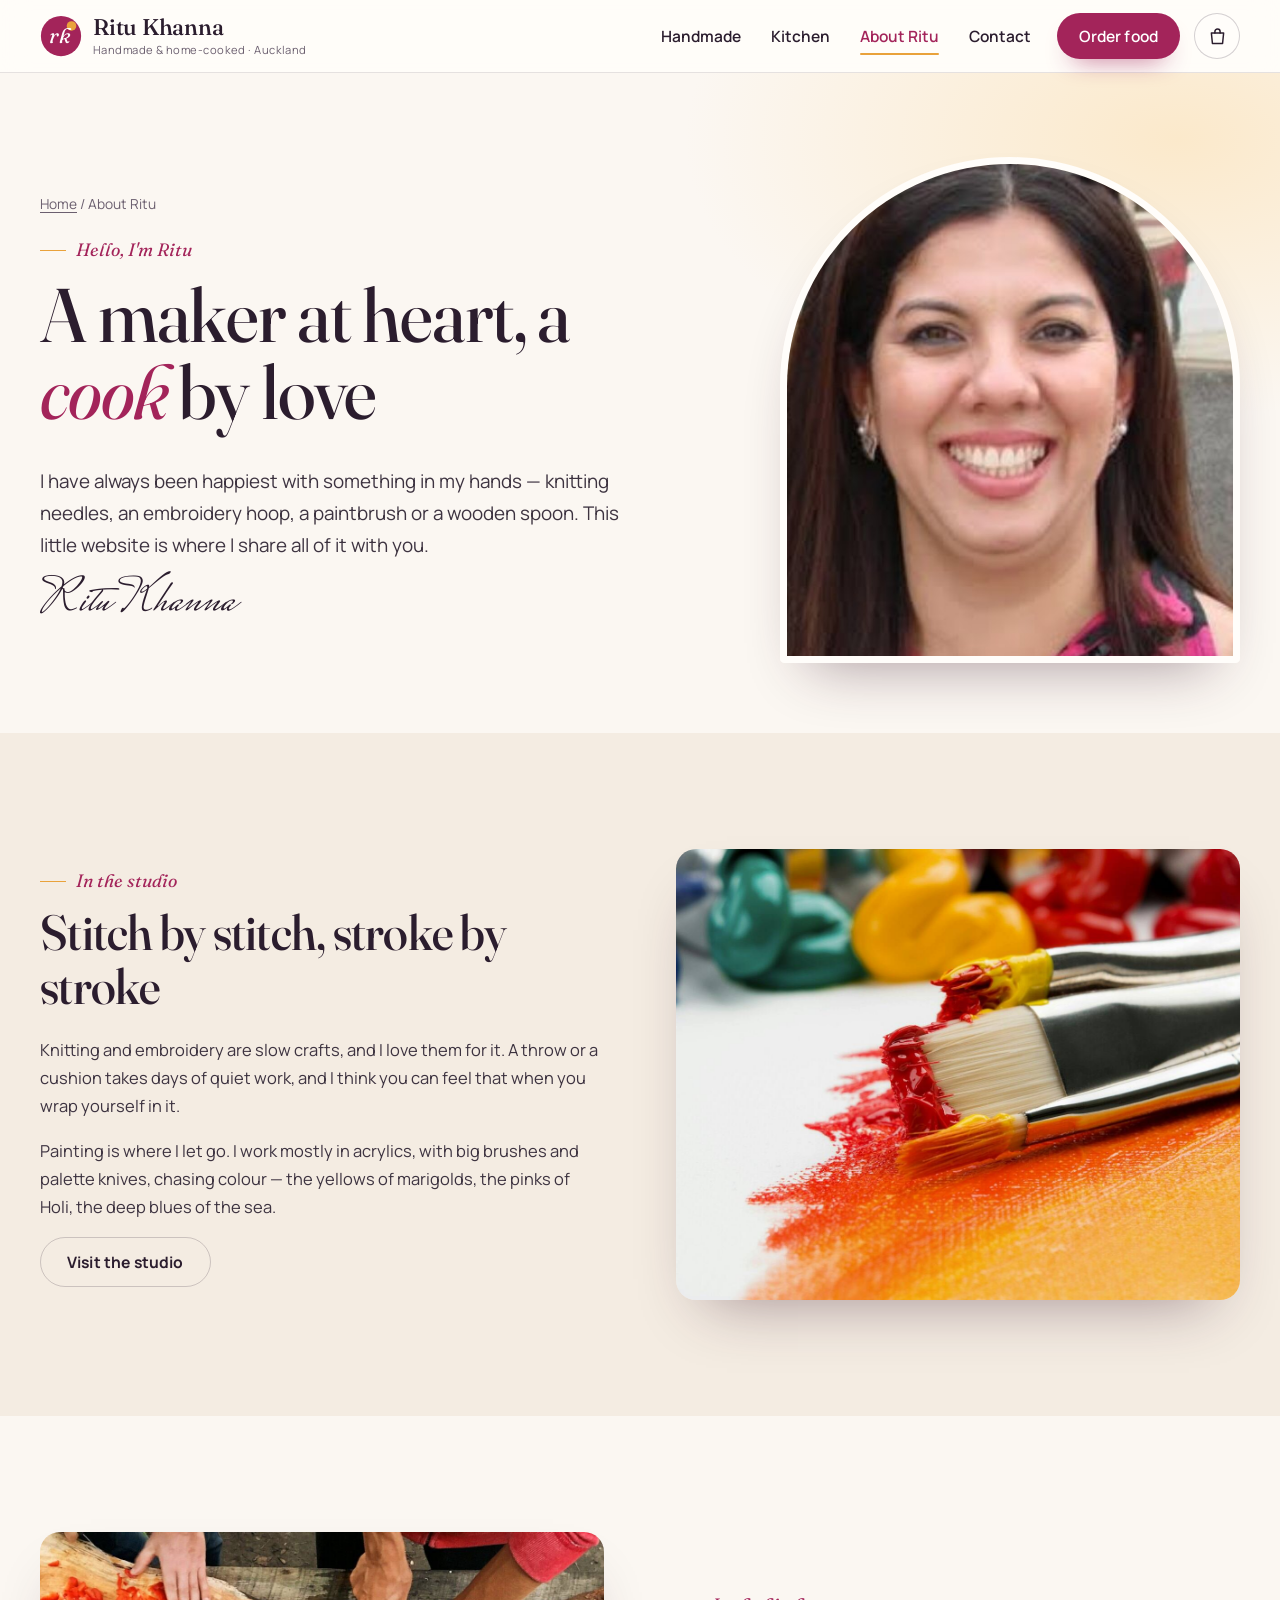
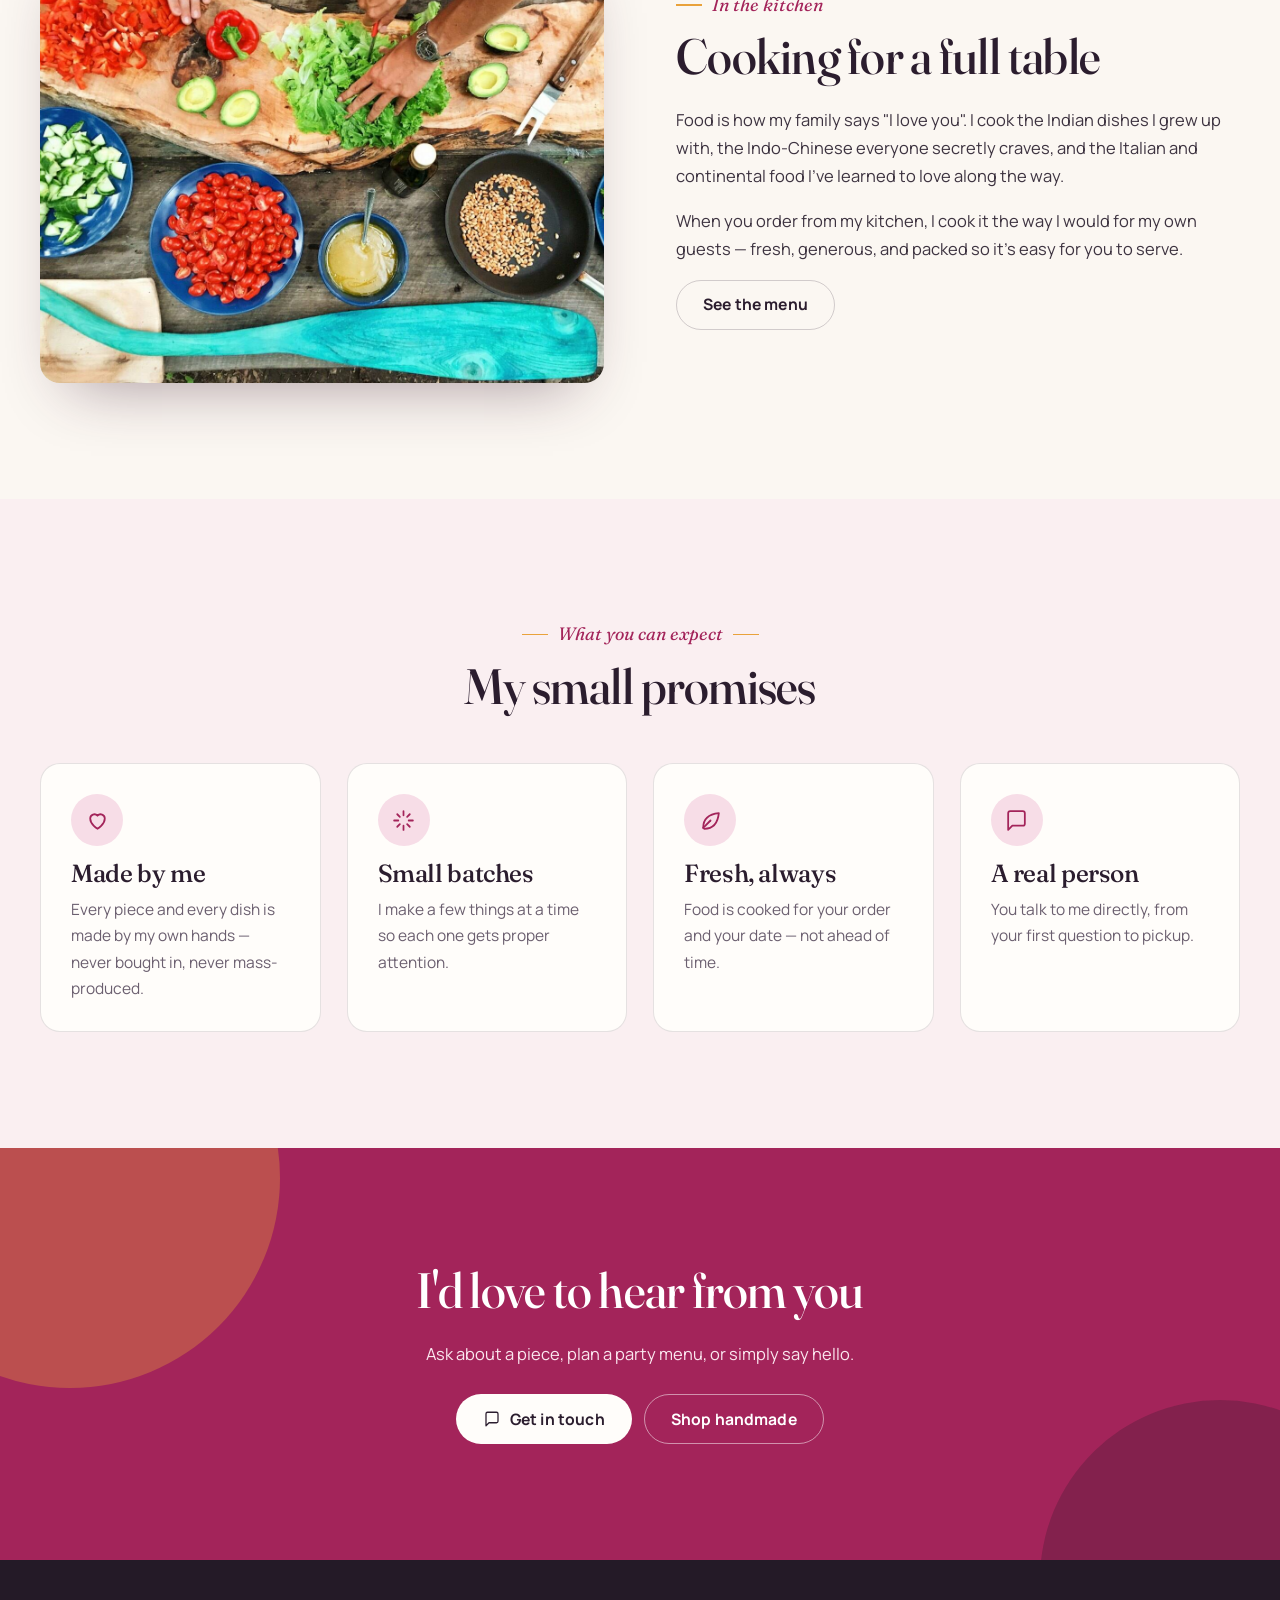
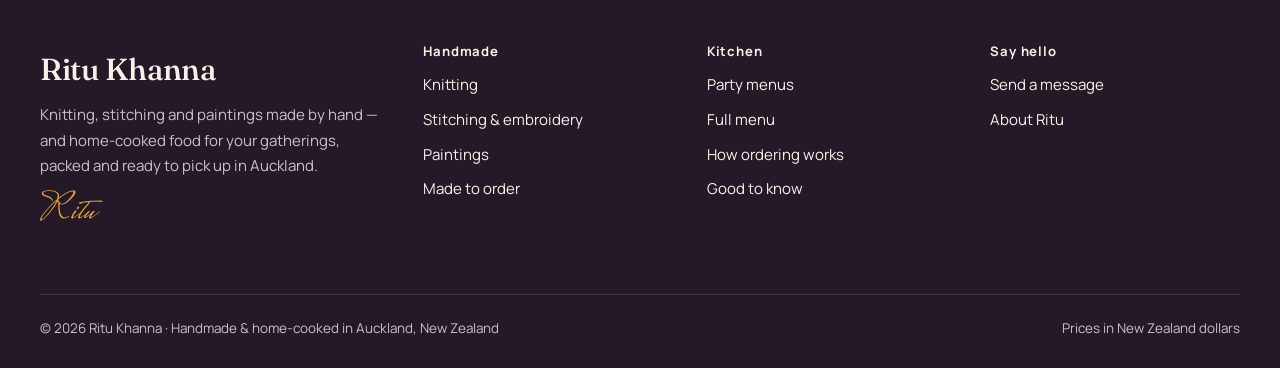
==== about/index.html @ f564a269 "Ritu Khanna website Handmade shop, kitchen order builder, about and contact pages.  Co-Authored-By: " ====
<!doctype html>
<html lang="en-NZ" data-root="../">
<head>
  <meta charset="utf-8">
  <meta name="viewport" content="width=device-width, initial-scale=1">
  <title>About Ritu Khanna — maker, painter and home cook in Auckland</title>
  <meta name="description" content="Meet Ritu Khanna: she knits, stitches, paints and cooks Indian, Indo-Chinese, Italian and continental food in Auckland.">
  <meta name="theme-color" content="#fbf7f2">
  <meta property="og:type" content="website">
  <meta property="og:site_name" content="Ritu Khanna">
  <meta property="og:title" content="About Ritu Khanna — maker, painter and home cook in Auckland">
  <meta property="og:description" content="Meet Ritu Khanna: she knits, stitches, paints and cooks Indian, Indo-Chinese, Italian and continental food in Auckland.">
  <meta property="og:image" content="https://drbankata.github.io/ritu-khanna/assets/img/og-image.jpg">
  <meta property="og:url" content="https://drbankata.github.io/ritu-khanna/about/">
  <meta property="og:locale" content="en_NZ">
  <meta name="twitter:card" content="summary_large_image">
  <link rel="canonical" href="https://drbankata.github.io/ritu-khanna/about/">
  <link rel="icon" type="image/svg+xml" href="../assets/img/favicon.svg">
  <link rel="icon" type="image/png" href="../assets/img/favicon.png">
  <link rel="apple-touch-icon" href="../assets/img/apple-touch-icon.png">
  <link rel="preload" href="../assets/fonts/fraunces.woff2" as="font" type="font/woff2" crossorigin>
  <link rel="preload" href="../assets/fonts/manrope.woff2" as="font" type="font/woff2" crossorigin>
  <link rel="stylesheet" href="../assets/css/site.css?v=1">
  <script type="application/ld+json">{"@context": "https://schema.org", "@type": "LocalBusiness", "name": "Ritu Khanna", "url": "https://drbankata.github.io/ritu-khanna/", "image": "https://drbankata.github.io/ritu-khanna/assets/img/og-image.jpg", "description": "Handmade knitting, embroidery and original paintings, and home-cooked Indian, Indo-Chinese, Italian and continental party food for pickup in Auckland.", "address": {"@type": "PostalAddress", "addressLocality": "Auckland", "addressCountry": "NZ"}, "currenciesAccepted": "NZD"}</script>
</head>
<body>
<a class="skip" href="#main">Skip to content</a>
<div class="progress" aria-hidden="true"></div>
<!-- HEADER (same on every page; generated once, now edit each page) -->
<header class="site-header">
  <div class="wrap bar">
    <a class="brand" href="../" aria-label="Ritu Khanna, home"><svg class="mono" viewBox="0 0 48 48" aria-hidden="true"><circle cx="24" cy="24" r="23" fill="#a3245a"/><circle cx="36" cy="12.5" r="5.5" fill="#e9a23b"/><text x="22.5" y="32.5" text-anchor="middle" font-family="Fraunces,Georgia,serif" font-style="italic" font-size="24" fill="#fff">rk</text></svg><span><b>Ritu Khanna</b><small>Handmade &amp; home-cooked · Auckland</small></span></a>
    <div class="tools">
      <nav class="nav" id="site-nav" aria-label="Main"><a href="../handmade/">Handmade</a><a href="../kitchen/">Kitchen</a><a href="../about/" aria-current="page">About Ritu</a><a href="../contact/">Contact</a><a class="btn btn-berry" href="../kitchen/#menu">Order food</a></nav>
      <button class="icon-btn" type="button" data-open-bag aria-label="Your bag"><svg class="" viewBox="0 0 24 24" fill="none" stroke="currentColor" stroke-width="1.7" stroke-linecap="round" stroke-linejoin="round" aria-hidden="true"><path d="M5 8h14l-1.2 12H6.2L5 8z"/><path d="M9 8V6.5a3 3 0 0 1 6 0V8"/></svg><span class="count" data-bag-count data-n="0">0</span></button>
      <button class="icon-btn menu-btn" type="button" aria-expanded="false" aria-controls="site-nav"><svg viewBox="0 0 24 24" fill="none" stroke="currentColor" stroke-width="2" stroke-linecap="round"><path d="M4 7h16M4 12h16M4 17h10"/></svg><span class="sr-only">Open menu</span></button>
    </div>
  </div>
</header>
<main id="main">
<section class="phero">
  <div class="wrap">
    <div>
      <p class="crumbs"><a href="../">Home</a> / About Ritu</p>
      <span class="note">Hello, I'm Ritu</span>
      <h1>A maker at heart, a <em>cook</em> by love</h1>
      <p class="lede">I have always been happiest with something in my hands — knitting needles, an embroidery hoop, a paintbrush or a wooden spoon. This little website is where I share all of it with you.</p>
      <p class="sign" aria-hidden="true">Ritu Khanna</p>
    </div>
    <!-- Swap in a better photo later: replace assets/img/ritu.jpg (portrait, about 3:4) and keep the name. -->
    <div class="pic arch"><img src="../assets/img/ritu.jpg" alt="Ritu Khanna" width="540" height="900" fetchpriority="high"></div>
  </div>
</section>

<section class="section oat">
  <div class="wrap split">
    <div>
      <span class="note">In the studio</span>
      <h2>Stitch by stitch, stroke by stroke</h2>
      <p>Knitting and embroidery are slow crafts, and I love them for it. A throw or a cushion takes days of quiet work, and I think you can feel that when you wrap yourself in it.</p>
      <p>Painting is where I let go. I work mostly in acrylics, with big brushes and palette knives, chasing colour — the yellows of marigolds, the pinks of Holi, the deep blues of the sea.</p>
      <a class="btn btn-line" href="../handmade/">Visit the studio</a>
    </div>
    <div class="pic" style="border-radius:var(--r);overflow:hidden;box-shadow:var(--shadow);aspect-ratio:5/4"><img src="../assets/img/hero-paintbrush.jpg" alt="A paintbrush laying down bright orange paint" width="1400" height="1000" loading="lazy" style="width:100%;height:100%;object-fit:cover"></div>
  </div>
</section>

<section class="section">
  <div class="wrap split">
    <div class="pic" style="border-radius:var(--r);overflow:hidden;box-shadow:var(--shadow);aspect-ratio:5/4"><img src="../assets/img/hero-cooking.jpg" alt="Hands chopping fresh vegetables" width="1400" height="1000" loading="lazy" style="width:100%;height:100%;object-fit:cover"></div>
    <div>
      <span class="note">In the kitchen</span>
      <h2>Cooking for a full table</h2>
      <p>Food is how my family says "I love you". I cook the Indian dishes I grew up with, the Indo-Chinese everyone secretly craves, and the Italian and continental food I've learned to love along the way.</p>
      <p>When you order from my kitchen, I cook it the way I would for my own guests — fresh, generous, and packed so it's easy for you to serve.</p>
      <a class="btn btn-line" href="../kitchen/">See the menu</a>
    </div>
  </div>
</section>

<section class="section blush">
  <div class="wrap">
    <div class="head center"><span class="note">What you can expect</span><h2>My small promises</h2></div>
    <div class="grid g4">
      <article class="card"><span class="ic"><svg class="" viewBox="0 0 24 24" fill="none" stroke="currentColor" stroke-width="1.7" stroke-linecap="round" stroke-linejoin="round" aria-hidden="true"><path d="M12 20s-7-4.4-7-10a4 4 0 0 1 7-2.6A4 4 0 0 1 19 10c0 5.6-7 10-7 10z"/></svg></span><h3>Made by me</h3><p>Every piece and every dish is made by my own hands — never bought in, never mass-produced.</p></article>
      <article class="card"><span class="ic"><svg class="" viewBox="0 0 24 24" fill="none" stroke="currentColor" stroke-width="1.7" stroke-linecap="round" stroke-linejoin="round" aria-hidden="true"><path d="M12 3v4M12 17v4M3 12h4M17 12h4M6 6l2.5 2.5M15.5 15.5L18 18M18 6l-2.5 2.5M8.5 15.5L6 18"/></svg></span><h3>Small batches</h3><p>I make a few things at a time so each one gets proper attention.</p></article>
      <article class="card"><span class="ic"><svg class="" viewBox="0 0 24 24" fill="none" stroke="currentColor" stroke-width="1.7" stroke-linecap="round" stroke-linejoin="round" aria-hidden="true"><path d="M5 19c0-8 5-13 15-14-1 10-6 15-14 15"/><path d="M5 19l7-7"/></svg></span><h3>Fresh, always</h3><p>Food is cooked for your order and your date — not ahead of time.</p></article>
      <article class="card"><span class="ic"><svg class="" viewBox="0 0 24 24" fill="none" stroke="currentColor" stroke-width="1.7" stroke-linecap="round" stroke-linejoin="round" aria-hidden="true"><path d="M20 15a2 2 0 0 1-2 2H8l-4 4V5a2 2 0 0 1 2-2h12a2 2 0 0 1 2 2z"/></svg></span><h3>A real person</h3><p>You talk to me directly, from your first question to pickup.</p></article>
    </div>
  </div>
</section>
<section class="section closing">
  <div class="wrap narrow">
    <h2>I'd love to hear from you</h2>
    <p>Ask about a piece, plan a party menu, or simply say hello.</p>
    <div class="cta-row"><a class="btn btn-light" href="../contact/"><svg class="" viewBox="0 0 24 24" fill="none" stroke="currentColor" stroke-width="1.7" stroke-linecap="round" stroke-linejoin="round" aria-hidden="true"><path d="M20 15a2 2 0 0 1-2 2H8l-4 4V5a2 2 0 0 1 2-2h12a2 2 0 0 1 2 2z"/></svg> Get in touch</a><a class="btn btn-ghost" href="../handmade/">Shop handmade</a></div>
  </div>
</section>
</main>
<!-- FOOTER (same on every page) -->
<footer class="site-footer">
  <div class="wrap">
    <div class="fgrid">
      <div class="fbrand"><b>Ritu Khanna</b><p>Knitting, stitching and paintings made by hand — and home-cooked food for your gatherings, packed and ready to pick up in <span data-pickup>Auckland</span>.</p><p class="sign" aria-hidden="true">Ritu</p>
        <div class="social"><a data-show="instagram" href="#" aria-label="Instagram"><svg class="" viewBox="0 0 24 24" fill="none" stroke="currentColor" stroke-width="1.7" stroke-linecap="round" stroke-linejoin="round" aria-hidden="true"><rect x="3" y="3" width="18" height="18" rx="5"/><circle cx="12" cy="12" r="4"/><circle cx="17.5" cy="6.5" r=".6" fill="currentColor"/></svg></a><a data-show="facebook" href="#" aria-label="Facebook"><svg class="" viewBox="0 0 24 24" fill="none" stroke="currentColor" stroke-width="1.7" stroke-linecap="round" stroke-linejoin="round" aria-hidden="true"><path d="M14.5 21v-7.5h2.6l.4-3h-3V8.6c0-.9.3-1.5 1.6-1.5h1.6V4.4a21 21 0 0 0-2.4-.1c-2.4 0-4 1.4-4 4.1v2.1H8.7v3h2.6V21"/></svg></a><a data-show="whatsapp" href="#" aria-label="WhatsApp"><svg viewBox="0 0 24 24" fill="currentColor" aria-hidden="true"><path d="M12 2a10 10 0 0 0-8.6 15.1L2 22l5-1.3A10 10 0 1 0 12 2zm5.3 14.1c-.2.6-1.3 1.2-1.8 1.2-.5.1-1 .2-3.3-.7-2.8-1.1-4.6-4-4.7-4.2-.1-.2-1.1-1.5-1.1-2.9s.7-2.1 1-2.4c.3-.3.6-.3.8-.3h.6c.2 0 .4 0 .6.5l.9 2.1c.1.2.1.4 0 .6l-.4.6-.4.5c-.1.2-.3.3-.1.6.2.3.8 1.3 1.7 2.1 1.2 1 2.1 1.3 2.4 1.5.3.1.5.1.7-.1l1-1.2c.2-.3.4-.2.7-.1l2 1c.3.1.5.2.5.3.1.2.1.7-.1 1.3z"/></svg></a></div></div>
      <div><h4>Handmade</h4><ul><li><a href="../handmade/#knitting">Knitting</a></li><li><a href="../handmade/#stitching">Stitching &amp; embroidery</a></li><li><a href="../handmade/#paintings">Paintings</a></li><li><a href="../handmade/#custom">Made to order</a></li></ul></div>
      <div><h4>Kitchen</h4><ul><li><a href="../kitchen/#packages">Party menus</a></li><li><a href="../kitchen/#menu">Full menu</a></li><li><a href="../kitchen/#how">How ordering works</a></li><li><a href="../kitchen/#good-to-know">Good to know</a></li></ul></div>
      <div><h4>Say hello</h4><ul><li data-show="whatsapp"><a href="#" data-show="whatsapp">WhatsApp <span data-fill></span></a></li><li data-show="email"><a href="#" data-show="email"><span data-fill></span></a></li><li data-show="phone"><a href="#" data-show="phone"><span data-fill></span></a></li><li><a href="../contact/">Send a message</a></li><li><a href="../about/">About Ritu</a></li></ul></div>
    </div>
    <div class="legal"><span>© <span data-year>2026</span> Ritu Khanna · Handmade &amp; home-cooked in Auckland, New Zealand</span><span>Prices in New Zealand dollars</span></div>
  </div>
</footer>
<a class="wa" data-show="whatsapp" href="#" aria-label="Chat with Ritu on WhatsApp"><svg viewBox="0 0 24 24" fill="currentColor" aria-hidden="true"><path d="M12 2a10 10 0 0 0-8.6 15.1L2 22l5-1.3A10 10 0 1 0 12 2zm5.3 14.1c-.2.6-1.3 1.2-1.8 1.2-.5.1-1 .2-3.3-.7-2.8-1.1-4.6-4-4.7-4.2-.1-.2-1.1-1.5-1.1-2.9s.7-2.1 1-2.4c.3-.3.6-.3.8-.3h.6c.2 0 .4 0 .6.5l.9 2.1c.1.2.1.4 0 .6l-.4.6-.4.5c-.1.2-.3.3-.1.6.2.3.8 1.3 1.7 2.1 1.2 1 2.1 1.3 2.4 1.5.3.1.5.1.7-.1l1-1.2c.2-.3.4-.2.7-.1l2 1c.3.1.5.2.5.3.1.2.1.7-.1 1.3z"/></svg></a>
<button class="to-top" type="button" aria-label="Back to top"><svg class="" viewBox="0 0 24 24" fill="none" stroke="currentColor" stroke-width="1.7" stroke-linecap="round" stroke-linejoin="round" aria-hidden="true"><path d="M12 19V5M6 11l6-6 6 6"/></svg></button>
<!-- BAG (handmade items) -->
<dialog class="drawer" id="bag" aria-label="Your bag">
  <div class="dh"><h2>Your bag</h2><button class="icon-btn" type="button" data-close aria-label="Close"><svg class="" viewBox="0 0 24 24" fill="none" stroke="currentColor" stroke-width="1.7" stroke-linecap="round" stroke-linejoin="round" aria-hidden="true"><path d="M6 6l12 12M18 6L6 18"/></svg></button></div>
  <div class="db">
    <div class="bag-empty"><svg class="" viewBox="0 0 24 24" fill="none" stroke="currentColor" stroke-width="1.4" stroke-linecap="round" stroke-linejoin="round" aria-hidden="true"><path d="M5 8h14l-1.2 12H6.2L5 8z"/><path d="M9 8V6.5a3 3 0 0 1 6 0V8"/></svg><p>Your bag is empty.</p><a class="btn btn-line btn-sm" href="../handmade/">Browse handmade pieces</a></div>
    <div class="bag-list" hidden></div>
    <form class="form" id="bag-form" novalidate style="margin-top:20px">
      <div class="seg" role="radiogroup" aria-label="Delivery"><label><input type="radio" name="ship" value="pickup" checked><span>Pick up<small>in <span data-pickup>Auckland</span> · free</small></span></label><label><input type="radio" name="ship" value="courier"><span>Courier<small>within NZ · quoted</small></span></label></div>
      <div class="field"><label for="b-name">Your name</label><input id="b-name" name="name" autocomplete="name" required><span class="err">Please add your name</span></div>
      <div class="row"><div class="field"><label for="b-phone">Phone</label><input id="b-phone" name="phone" type="tel" autocomplete="tel" required><span class="err">Please add a phone number</span></div>
      <div class="field"><label for="b-town">Suburb / town <small>(for courier)</small></label><input id="b-town" name="town" autocomplete="address-level2"></div></div>
      <div class="field"><label for="b-note">Note <small>(colours, sizes, gift message)</small></label><textarea id="b-note" name="note" rows="3"></textarea></div>
      <button hidden type="submit"></button>
    </form>
  </div>
  <div class="df" hidden>
    <div class="total"><span>Items total</span><span class="price" data-bag-total>NZ$0</span></div>
    <button class="btn btn-berry btn-block" type="submit" form="bag-form"><svg class="" viewBox="0 0 24 24" fill="none" stroke="currentColor" stroke-width="1.7" stroke-linecap="round" stroke-linejoin="round" aria-hidden="true"><path d="M20 15a2 2 0 0 1-2 2H8l-4 4V5a2 2 0 0 1 2-2h12a2 2 0 0 1 2 2z"/></svg> Send order to Ritu</button>
    <p class="fine" style="margin:10px 0 0">Ritu confirms availability, postage and timing, then you pay to confirm. Nothing is charged here.</p>
  </div>
</dialog>
<!-- SEND (orders + messages) -->
<dialog class="modal" id="send" aria-label="Send to Ritu" style="width:min(620px,calc(100% - 24px))">
  <button class="icon-btn x" type="button" data-close aria-label="Close"><svg class="" viewBox="0 0 24 24" fill="none" stroke="currentColor" stroke-width="1.7" stroke-linecap="round" stroke-linejoin="round" aria-hidden="true"><path d="M6 6l12 12M18 6L6 18"/></svg></button>
  <div class="send">
    <h2>Send your order to Ritu</h2>
    <p class="fine">This is what Ritu will receive. Choose how you'd like to send it.</p>
    <pre class="msg-box"></pre>
    <div class="cta-row"><a class="btn wa-green" data-send="whatsapp" href="#" hidden><svg viewBox="0 0 24 24" fill="currentColor" aria-hidden="true"><path d="M12 2a10 10 0 0 0-8.6 15.1L2 22l5-1.3A10 10 0 1 0 12 2zm5.3 14.1c-.2.6-1.3 1.2-1.8 1.2-.5.1-1 .2-3.3-.7-2.8-1.1-4.6-4-4.7-4.2-.1-.2-1.1-1.5-1.1-2.9s.7-2.1 1-2.4c.3-.3.6-.3.8-.3h.6c.2 0 .4 0 .6.5l.9 2.1c.1.2.1.4 0 .6l-.4.6-.4.5c-.1.2-.3.3-.1.6.2.3.8 1.3 1.7 2.1 1.2 1 2.1 1.3 2.4 1.5.3.1.5.1.7-.1l1-1.2c.2-.3.4-.2.7-.1l2 1c.3.1.5.2.5.3.1.2.1.7-.1 1.3z"/></svg> Send on WhatsApp</a><a class="btn btn-berry" data-send="email" href="#" hidden><svg class="" viewBox="0 0 24 24" fill="none" stroke="currentColor" stroke-width="1.7" stroke-linecap="round" stroke-linejoin="round" aria-hidden="true"><rect x="3" y="5" width="18" height="14" rx="2"/><path d="M3.5 6.5l8.5 6.5 8.5-6.5"/></svg> Send by email</a><a class="btn btn-berry" data-send="form" href="#" hidden><svg class="" viewBox="0 0 24 24" fill="none" stroke="currentColor" stroke-width="1.7" stroke-linecap="round" stroke-linejoin="round" aria-hidden="true"><path d="M20 15a2 2 0 0 1-2 2H8l-4 4V5a2 2 0 0 1 2-2h12a2 2 0 0 1 2 2z"/></svg> Open order form</a><button class="btn btn-line" type="button" data-copy>Copy order details</button></div>
    <p class="holding" data-soon style="margin-top:16px">Online ordering opens very soon. Copy your order details for now — Ritu's WhatsApp and email will appear here as soon as they're set up.</p>
    <div class="pay-note" data-paybox><svg class="" viewBox="0 0 24 24" fill="none" stroke="currentColor" stroke-width="1.7" stroke-linecap="round" stroke-linejoin="round" aria-hidden="true"><rect x="3" y="5.5" width="18" height="13" rx="2"/><path d="M3 10h18M7 15h4"/></svg><div><b>Pay in advance to confirm.</b> Ritu replies to confirm your date and total. Your order is locked in once payment is received.<span data-show="bank" hidden><br>Bank transfer: <b data-fill></b></span><span data-show="payment" hidden><br><a data-show="payment" href="#">Pay securely online</a></span></div></div>
  </div>
</dialog>
<script src="../assets/js/site.js?v=1" defer></script>
</body>
</html>
---- assets/css/site.css ----
/* =====================================================================
   RITU KHANNA · site.css
   Handmade studio + home kitchen, Auckland.
   Palette: ivory paper and oat grounds, aubergine ink for headings,
   berry (rani pink) for actions, marigold for decoration only.
   Mobile-first. Colours ONLY from the :root tokens below.
   Breakpoints: 640 / 900 / 1100 (desktop menu) / 1280
   One showpiece: the home hero collage (arched portrait, framed canvas,
   plate) with Ritu's signature writing itself once. Everything else quiet.
   ===================================================================== */
@font-face{font-family:"Fraunces";src:url("../fonts/fraunces.woff2") format("woff2");font-weight:300 700;font-style:normal;font-display:swap}
@font-face{font-family:"Fraunces";src:url("../fonts/fraunces-italic.woff2") format("woff2");font-weight:300 600;font-style:italic;font-display:swap}
@font-face{font-family:"Manrope";src:url("../fonts/manrope.woff2") format("woff2");font-weight:400 700;font-style:normal;font-display:swap}
@font-face{font-family:"Signature";src:url("../fonts/signature.woff2") format("woff2");font-weight:400;font-style:normal;font-display:swap}

:root{
  --ink:#2b1d2e;           /* aubergine: headings */
  --text:#3d3340;
  --muted:#6b5f6f;
  --berry:#a3245a;         /* actions: buttons, links (AA with white and on ivory) */
  --berry-2:#86194a;       /* hover */
  --berry-soft:#f7dde7;
  --marigold:#e9a23b;      /* decoration only: suns, underlines, stars — never text on light */
  --marigold-soft:#fbe9cb;
  --sage:#4f7350;          /* vegetarian marks */
  --chili:#b0392b;         /* non-vegetarian marks */
  --bg:#fbf7f2;            /* ivory page */
  --bg-oat:#f4ece2;        /* alternate sections */
  --bg-blush:#faeff1;      /* alternate sections */
  --wall:#ece3d8;          /* gallery wall behind canvases */
  --paper:#fffdfa;         /* cards, header, dialogs */
  --night:#241a27;         /* dark bands + footer */
  --night-2:#33263a;
  --on-dark:#f8f1ea;
  --on-dark-muted:#cdbfc9;
  --on-accent:#ffffff;
  --line:rgba(43,29,46,.12);
  --line-2:rgba(43,29,46,.2);
  --shadow:0 30px 60px -30px rgba(60,25,45,.45);
  --shadow-sm:0 12px 28px -18px rgba(60,25,45,.4);
  --display:"Fraunces",Georgia,"Times New Roman",serif;
  --sans:"Manrope",system-ui,-apple-system,"Segoe UI",Roboto,sans-serif;
  --script:"Signature","Brush Script MT",cursive;
  --maxw:1200px;
  --r:20px;
}
*,*::before,*::after{box-sizing:border-box}
html{overflow-x:clip;scroll-behavior:smooth;-webkit-text-size-adjust:100%;scroll-padding-top:92px}
body{margin:0;font-family:var(--sans);font-size:1.0313rem;line-height:1.7;color:var(--text);background:var(--bg);overflow-x:hidden}
[hidden]{display:none!important}
img{max-width:100%;height:auto;display:block}
a{color:var(--berry);text-decoration-thickness:1px;text-underline-offset:3px}
a:hover{color:var(--berry-2)}
h1,h2,h3,h4{font-family:var(--display);font-weight:500;line-height:1.08;color:var(--ink);margin:0 0 .45em;letter-spacing:-.015em;font-variation-settings:"opsz" 96}
h1{font-size:clamp(2.6rem,8.4vw,4.75rem);line-height:1.02;font-weight:450}
h2{font-size:clamp(2rem,5vw,3.1rem)}
h3{font-size:clamp(1.3rem,2.4vw,1.55rem);font-variation-settings:"opsz" 36}
h1 em,h2 em{font-style:italic;font-weight:400;color:var(--berry)}
p{margin:0 0 1em}
strong,b{font-weight:700;color:var(--ink)}
.sr-only{position:absolute;width:1px;height:1px;overflow:hidden;clip:rect(0 0 0 0);white-space:nowrap}
.wrap{width:min(100% - 32px,var(--maxw));margin-inline:auto}
.narrow{max-width:760px;margin-inline:auto}
:focus-visible{outline:3px solid var(--berry);outline-offset:3px;border-radius:8px}
.skip{position:absolute;left:12px;top:-60px;z-index:300;background:var(--paper);color:var(--ink);padding:10px 16px;border-radius:10px;font-weight:700}
.skip:focus{top:12px}
.progress{position:fixed;top:0;left:0;height:3px;width:0;z-index:120;background:linear-gradient(90deg,var(--marigold),var(--berry))}
.ico{width:1.15em;height:1.15em;flex:none}

/* ---------- Buttons ---------- */
.btn{display:inline-flex;align-items:center;justify-content:center;gap:.55em;min-height:50px;padding:12px 26px;border-radius:999px;font:700 .98rem/1.2 var(--sans);letter-spacing:.01em;text-decoration:none;cursor:pointer;border:1.5px solid transparent;transition:background .2s,color .2s,border-color .2s,transform .2s,box-shadow .2s;-webkit-tap-highlight-color:transparent}
.btn svg{width:18px;height:18px;flex:none}
.btn-berry{background:var(--berry);color:var(--on-accent);box-shadow:0 14px 26px -16px rgba(163,36,90,.9)}
.btn-berry:hover{background:var(--berry-2);color:var(--on-accent);transform:translateY(-1px)}
.btn-line{background:transparent;color:var(--ink);border-color:var(--line-2)}
.btn-line:hover{border-color:var(--ink);color:var(--ink);background:var(--paper)}
.btn-light{background:var(--paper);color:var(--ink)}
.btn-light:hover{background:var(--marigold-soft);color:var(--ink)}
.btn-ghost{background:transparent;color:var(--on-dark);border-color:rgba(248,241,234,.4)}
.btn-ghost:hover{border-color:var(--on-dark);color:var(--on-dark);background:rgba(255,255,255,.06)}
.btn-sm{min-height:42px;padding:8px 18px;font-size:.92rem}
.btn-block{width:100%}
.btn[disabled]{opacity:.5;cursor:not-allowed;transform:none}
.cta-row{display:flex;flex-wrap:wrap;gap:12px;align-items:center}
.more{display:inline-flex;align-items:center;gap:.4em;font-weight:700;text-decoration:none;color:var(--berry)}
.more::after{content:"";width:18px;height:1.5px;background:currentColor;transition:width .2s}
.more:hover::after{width:28px}

/* ---------- Header ---------- */
.site-header{position:sticky;top:0;z-index:100;background:color-mix(in srgb,var(--paper) 90%,transparent);-webkit-backdrop-filter:blur(14px);backdrop-filter:blur(14px);border-bottom:1px solid var(--line);transition:box-shadow .3s}
.site-header.scrolled{box-shadow:0 14px 30px -24px rgba(60,25,45,.6)}
.bar{display:flex;align-items:center;justify-content:space-between;gap:12px;min-height:72px}
.brand{display:flex;align-items:center;gap:11px;text-decoration:none;color:var(--ink);padding:6px 0;min-width:0}
.brand .mono{width:42px;height:42px;flex:none}
.brand span{display:flex;flex-direction:column;line-height:1.05;min-width:0}
.brand b{font-family:var(--display);font-weight:500;font-size:1.42rem;letter-spacing:-.01em;font-variation-settings:"opsz" 48;white-space:nowrap}
.brand small{font-size:.7rem;letter-spacing:.04em;color:var(--muted);margin-top:4px;white-space:nowrap}
.tools{display:flex;align-items:center;gap:8px}
.icon-btn{appearance:none;position:relative;border:1px solid var(--line-2);background:var(--paper);width:46px;height:46px;border-radius:50%;display:grid;place-items:center;color:var(--ink);cursor:pointer;flex:none;padding:0}
.icon-btn svg{width:21px;height:21px}
.icon-btn:hover{border-color:var(--ink)}
.count{position:absolute;top:-4px;right:-4px;min-width:21px;height:21px;padding:0 5px;border-radius:999px;background:var(--berry);color:var(--on-accent);font-size:.72rem;font-weight:700;display:grid;place-items:center;line-height:1;border:2px solid var(--paper)}
.count[data-n="0"]{display:none}
.count.bump{animation:bump .45s ease}
@keyframes bump{40%{transform:scale(1.35)}}
.nav{position:absolute;left:0;right:0;top:100%;display:none;flex-direction:column;padding:6px 16px 20px;background:var(--paper);border-bottom:1px solid var(--line);box-shadow:0 24px 40px -24px rgba(60,25,45,.5);max-height:calc(100vh - 80px);overflow:auto}
.nav.open{display:flex}
.nav a{padding:14px 4px;border-bottom:1px solid var(--line);color:var(--ink);text-decoration:none;font-weight:600;font-size:1.06rem}
.nav a[aria-current="page"]{color:var(--berry)}
.nav a.btn{margin-top:16px;border-bottom:0;color:var(--on-accent)}
@media (max-width:420px){.brand small{display:none}.brand b{font-size:1.28rem}.brand .mono{width:38px;height:38px}}
@media (min-width:1100px){
  .menu-btn{display:none}
  .nav{position:static;display:flex;flex-direction:row;align-items:center;gap:2px;padding:0;background:none;border:0;box-shadow:none;max-height:none;overflow:visible;margin-left:auto}
  .nav a{border:0;padding:8px 14px;font-size:.97rem;position:relative}
  .nav a[aria-current="page"]::after{content:"";position:absolute;left:14px;right:14px;bottom:2px;height:2px;border-radius:2px;background:var(--marigold)}
  .nav a.btn{margin:0 6px 0 10px;padding:10px 22px;min-height:46px}
}

/* ---------- Sections ---------- */
.section{padding:clamp(64px,10vw,116px) 0;overflow-x:clip}
.section.tight{padding:clamp(48px,7vw,76px) 0}
.oat{background:var(--bg-oat)}
.blush{background:var(--bg-blush)}
.paperbg{background:var(--paper)}
.head{max-width:680px;margin-bottom:clamp(30px,5vw,50px)}
.head.center{text-align:center;margin-inline:auto}
.head p{color:var(--muted);font-size:1.08rem}
.note{display:inline-flex;align-items:center;gap:10px;font-family:var(--display);font-style:italic;font-weight:400;font-size:1.12rem;color:var(--berry);margin-bottom:10px;font-variation-settings:"opsz" 24}
.note::before{content:"";width:26px;height:1.5px;background:var(--marigold)}
.head.center .note::after{content:"";width:26px;height:1.5px;background:var(--marigold)}
.lede{font-size:clamp(1.06rem,1.6vw,1.18rem);color:var(--text)}
.grid{display:grid;gap:22px}
@media (min-width:640px){.g2{grid-template-columns:repeat(2,1fr)}.g3{grid-template-columns:repeat(2,1fr)}.g4{grid-template-columns:repeat(2,1fr)}}
@media (min-width:900px){.g3{grid-template-columns:repeat(3,1fr)}.g4{grid-template-columns:repeat(4,1fr)}.grid{gap:26px}}
.split{display:grid;gap:clamp(32px,6vw,72px);align-items:center}
@media (min-width:900px){.split{grid-template-columns:1fr 1fr}.split.wide-l{grid-template-columns:1.15fr .85fr}.split.wide-r{grid-template-columns:.9fr 1.1fr}}

/* ---------- Hero (home) — the one showpiece ---------- */
.hero{position:relative;padding:clamp(34px,6vw,70px) 0 clamp(60px,8vw,96px);overflow:hidden;background:
  radial-gradient(60% 50% at 88% 18%,var(--marigold-soft),transparent 70%),
  radial-gradient(50% 40% at 10% 90%,var(--berry-soft),transparent 70%),var(--bg)}
.hero .wrap{display:grid;gap:clamp(34px,6vw,64px);align-items:center}
@media (min-width:980px){.hero .wrap{grid-template-columns:1.02fr .98fr}}
.hero .kicker{display:inline-flex;flex-wrap:wrap;align-items:center;gap:8px 14px;font-size:.88rem;font-weight:600;color:var(--muted);margin-bottom:18px}
.kicker span{display:inline-flex;align-items:center;gap:7px}
.kicker span::before{content:"";width:7px;height:7px;border-radius:50%;background:var(--marigold)}
.hero h1{margin-bottom:.35em}
.hero .lede{max-width:540px;margin-bottom:28px}
.hero .cta-row{margin-bottom:30px}
.trust{display:flex;flex-wrap:wrap;gap:10px 22px;padding:0;margin:0;list-style:none;font-size:.9rem;color:var(--muted)}
.trust li{display:flex;align-items:center;gap:8px}
.trust svg{width:18px;height:18px;color:var(--berry)}

.collage{position:relative;width:min(100%,520px);margin-inline:auto;aspect-ratio:1/1.16}
.collage .sun{position:absolute;width:62%;aspect-ratio:1;border-radius:50%;left:26%;top:2%;background:radial-gradient(circle at 40% 40%,#f6c66f,var(--marigold));opacity:.9}
.collage .arch{position:absolute;left:22%;top:6%;width:56%;height:72%;border-radius:999px 999px 26px 26px;overflow:hidden;box-shadow:var(--shadow);border:7px solid var(--paper);background:var(--paper)}
.collage .arch img{width:100%;height:100%;object-fit:cover;object-position:50% 20%}
.collage .canvas{position:absolute;left:0;top:30%;width:34%;padding:7px;background:var(--paper);box-shadow:var(--shadow-sm);transform:rotate(-7deg);border-radius:3px;text-decoration:none}
.collage .canvas img{aspect-ratio:4/5;object-fit:cover;width:100%}
.collage .plate{position:absolute;right:0;bottom:19%;width:36%;aspect-ratio:1;border-radius:50%;overflow:hidden;border:7px solid var(--paper);box-shadow:var(--shadow-sm)}
.collage .plate img{width:100%;height:100%;object-fit:cover}
.collage .yarn{position:absolute;right:4%;top:4%;width:21%;aspect-ratio:1;border-radius:50%;overflow:hidden;border:5px solid var(--paper);box-shadow:var(--shadow-sm)}
.collage .yarn img{width:100%;height:100%;object-fit:cover}
.collage .label{position:absolute;background:var(--paper);border-radius:999px;padding:8px 14px;font-size:.8rem;font-weight:700;color:var(--ink);box-shadow:var(--shadow-sm);display:flex;align-items:center;gap:7px;white-space:nowrap;text-decoration:none}
.collage .label i{width:8px;height:8px;border-radius:50%;background:var(--berry);font-style:normal}
.collage .l1{left:0;top:66%}
.collage .l2{right:0;bottom:14%}
.collage .sig{position:absolute;left:0;right:0;bottom:0;margin:0;text-align:center;font-family:var(--script);font-size:clamp(2.9rem,8vw,4.1rem);color:var(--ink);line-height:1;pointer-events:none}
.collage .sig span{display:inline-block;clip-path:inset(0 100% 0 0);animation:write 2.4s .5s cubic-bezier(.6,.1,.3,1) forwards;padding:0 .2em}
@keyframes write{to{clip-path:inset(0 0 0 0)}}
.collage .canvas,.collage .plate,.collage .yarn,.collage .arch{animation:rise .9s cubic-bezier(.2,.7,.2,1) both}
.collage .arch{animation-delay:.05s}.collage .canvas{animation-delay:.25s}.collage .yarn{animation-delay:.35s}.collage .plate{animation-delay:.45s}
@keyframes rise{from{opacity:0;translate:0 24px}}
.collage .plate img{transition:transform 1.2s cubic-bezier(.2,.7,.2,1)}
.collage .plate:hover img{transform:rotate(25deg) scale(1.06)}
@media (max-width:520px){.collage .label{font-size:.72rem;padding:6px 11px}}

/* ---------- Promise strip ---------- */
.promise{border-block:1px solid var(--line);background:var(--paper)}
.promise ul{list-style:none;margin:0;padding:22px 0;display:grid;gap:16px 26px;grid-template-columns:1fr 1fr}
@media (min-width:900px){.promise ul{grid-template-columns:repeat(4,1fr)}}
.promise li{display:flex;gap:12px;align-items:flex-start;font-size:.92rem;line-height:1.45;color:var(--muted)}
.promise li b{display:block;color:var(--ink);font-size:.98rem}
.promise svg{width:26px;height:26px;color:var(--berry);flex:none;margin-top:2px}

/* ---------- Two doors ---------- */
.door{position:relative;display:flex;flex-direction:column;justify-content:flex-end;min-height:clamp(420px,58vw,560px);border-radius:var(--r);overflow:hidden;color:var(--on-dark);text-decoration:none;isolation:isolate;box-shadow:var(--shadow)}
.door img{position:absolute;inset:0;width:100%;height:100%;object-fit:cover;z-index:-2;transition:transform 1.4s cubic-bezier(.2,.7,.2,1)}
.door::before{content:"";position:absolute;inset:0;z-index:-1;background:linear-gradient(180deg,rgba(36,26,39,0) 25%,rgba(36,26,39,.55) 55%,rgba(36,26,39,.92))}
.door:hover img{transform:scale(1.05)}
.door .in{padding:clamp(24px,4vw,40px)}
.door h3{color:var(--on-dark);font-size:clamp(1.9rem,4vw,2.6rem);margin-bottom:.25em}
.door p{color:var(--on-dark-muted);max-width:460px}
.door .tags{display:flex;flex-wrap:wrap;gap:8px;margin:0 0 20px;padding:0;list-style:none}
.door .tags li{border:1px solid rgba(248,241,234,.35);border-radius:999px;padding:5px 13px;font-size:.84rem;color:var(--on-dark)}
.door .go{display:inline-flex;align-items:center;gap:10px;font-weight:700;color:var(--on-dark)}
.door .go b{color:inherit}
.door .go svg{width:20px;height:20px;transition:transform .25s}
.door:hover .go svg{transform:translateX(5px)}
.door .eyebrow{font-family:var(--display);font-style:italic;color:var(--marigold);font-size:1.1rem;margin-bottom:6px}

/* ---------- Product cards ---------- */
.products{display:grid;gap:26px 18px;grid-template-columns:repeat(2,1fr)}
@media (min-width:900px){.products{grid-template-columns:repeat(3,1fr);gap:34px 26px}}
@media (min-width:1180px){.products.four{grid-template-columns:repeat(4,1fr)}}
.pcard{position:relative;display:flex;flex-direction:column}
.pcard .ph{position:relative;display:block;aspect-ratio:4/5;border-radius:16px;overflow:hidden;background:var(--bg-oat);cursor:zoom-in;border:0;padding:0;width:100%}
.pcard .ph img{width:100%;height:100%;object-fit:cover;transition:transform 1s cubic-bezier(.2,.7,.2,1)}
.pcard:hover .ph img{transform:scale(1.045)}
/* paintings: shown as a stretched canvas hung on a wall */
.pcard.art .ph{background:var(--wall);display:grid;place-items:center}
.pcard.art .ph::after{content:"";position:absolute;left:50%;top:9%;width:1px;height:6%;background:rgba(43,29,46,.25)}
.pcard.art .ph img{width:66%;height:auto;aspect-ratio:4/5;object-fit:cover;box-shadow:0 2px 0 rgba(0,0,0,.08),10px 16px 24px -10px rgba(40,20,30,.55);border-radius:2px}
.pcard.art:hover .ph img{transform:translateY(-4px) scale(1.02)}
.badge{position:absolute;left:12px;top:12px;z-index:2;background:var(--paper);color:var(--ink);border-radius:999px;padding:4px 11px;font-size:.74rem;font-weight:700;box-shadow:var(--shadow-sm)}
.badge.one{background:var(--ink);color:var(--on-dark)}
.pcard .meta{padding:14px 2px 0;display:flex;flex-direction:column;gap:2px;flex:1}
.pcard .cat{font-size:.78rem;font-weight:600;color:var(--muted)}
.pcard h3{font-size:clamp(1.08rem,2vw,1.28rem);margin:0;font-variation-settings:"opsz" 24}
.pcard h3 button{all:unset;cursor:pointer}
.pcard h3 button:focus-visible{outline:3px solid var(--berry);outline-offset:3px;border-radius:4px}
.pcard .spec{font-size:.86rem;color:var(--muted);margin:0}
.pcard .buy{display:flex;align-items:center;justify-content:space-between;gap:8px;margin-top:10px}
.price{font-family:var(--display);font-size:1.25rem;font-weight:500;color:var(--ink);font-variation-settings:"opsz" 24}
.price small{font-family:var(--sans);font-size:.74rem;color:var(--muted);font-weight:600;margin-right:3px}
.add{appearance:none;display:inline-flex;align-items:center;gap:7px;border:1.5px solid var(--line-2);background:var(--paper);color:var(--ink);border-radius:999px;min-height:42px;padding:6px 15px;font:700 .86rem var(--sans);cursor:pointer;transition:all .2s}
.add svg{width:17px;height:17px}
.add:hover{background:var(--berry);border-color:var(--berry);color:var(--on-accent)}
.add.done{background:var(--sage);border-color:var(--sage);color:#fff}
@media (max-width:520px){.add span{display:none}.add{padding:6px 11px}.pcard .buy{margin-top:8px}}

/* filter chips */
.filters{display:flex;flex-wrap:wrap;gap:10px;margin-bottom:30px}
.chip{appearance:none;border:1.5px solid var(--line-2);background:var(--paper);color:var(--ink);border-radius:999px;padding:9px 18px;font:600 .92rem var(--sans);cursor:pointer;min-height:44px;transition:all .2s}
.chip:hover{border-color:var(--ink)}
.chip[aria-pressed="true"],.chip[aria-selected="true"]{background:var(--ink);border-color:var(--ink);color:var(--on-dark)}
.chip .n{opacity:.6;margin-left:4px;font-weight:500}

/* ---------- Gallery wall (home) ---------- */
.wall{background:var(--wall);position:relative;overflow:hidden}
.rail{margin-right:calc(50% - 50vw);padding-right:24px!important;display:flex;gap:clamp(22px,4vw,46px);overflow-x:auto;scroll-snap-type:x mandatory;padding:20px 4px 34px;scrollbar-width:thin;scrollbar-color:var(--line-2) transparent}
.rail::-webkit-scrollbar{height:6px}.rail::-webkit-scrollbar-thumb{background:var(--line-2);border-radius:6px}
.frame{flex:none;scroll-snap-align:start;width:clamp(200px,26vw,280px);text-decoration:none;color:var(--ink)}
.frame .cv{display:block;aspect-ratio:4/5;box-shadow:0 2px 0 rgba(0,0,0,.08),14px 20px 30px -12px rgba(40,20,30,.55);border-radius:2px;overflow:hidden;transition:transform .5s cubic-bezier(.2,.7,.2,1)}
.frame:nth-child(odd) .cv{margin-top:26px}
.frame .cv img{width:100%;height:100%;object-fit:cover}
.frame:hover .cv{transform:translateY(-6px)}
.frame .cap{display:flex;justify-content:space-between;gap:10px;margin-top:16px;font-size:.88rem}
.frame .cap b{font-family:var(--display);font-weight:500;font-size:1.08rem}
.frame .cap span{color:var(--muted);white-space:nowrap}

/* ---------- Dark kitchen band ---------- */
.dark{background:var(--night);color:var(--on-dark-muted);position:relative;isolation:isolate;overflow:hidden}
.dark h2,.dark h3{color:var(--on-dark)}
.dark .note{color:var(--marigold)}
.dark .head p{color:var(--on-dark-muted)}
.dark .bgimg{position:absolute;inset:0;z-index:-1;opacity:.28;width:100%;height:100%;object-fit:cover}
.dark .bgimg+.fade{position:absolute;inset:0;z-index:-1;background:linear-gradient(180deg,var(--night),rgba(36,26,39,.6) 40%,var(--night))}
.dishes{display:grid;gap:18px;grid-template-columns:repeat(2,1fr)}
@media (min-width:900px){.dishes{grid-template-columns:repeat(3,1fr);gap:24px}}
.dish{margin:0;position:relative;border-radius:18px;overflow:hidden;aspect-ratio:4/3.3;background:var(--night-2)}
.dish img{width:100%;height:100%;object-fit:cover;transition:transform 1.1s cubic-bezier(.2,.7,.2,1)}
.dish:hover img{transform:scale(1.06)}
.dish figcaption{position:absolute;inset:auto 0 0 0;padding:40px 16px 14px;background:linear-gradient(transparent,rgba(20,12,22,.88));color:var(--on-dark);font-family:var(--display);font-size:clamp(1rem,2vw,1.2rem);line-height:1.2}
.dish figcaption small{display:block;font-family:var(--sans);font-size:.76rem;color:var(--on-dark-muted);margin-top:3px}

/* ---------- Steps ---------- */
.steps{counter-reset:s;display:grid;gap:18px;padding:0;margin:0;list-style:none}
@media (min-width:640px){.steps{grid-template-columns:repeat(2,1fr)}}
@media (min-width:1000px){.steps{grid-template-columns:repeat(4,1fr)}}
.steps li{position:relative;background:var(--paper);border:1px solid var(--line);border-radius:var(--r);padding:26px 22px 22px;counter-increment:s}
.dark .steps li{background:rgba(255,255,255,.04);border-color:rgba(248,241,234,.14)}
.steps li::before{content:counter(s);display:grid;place-items:center;width:44px;height:44px;border-radius:50%;background:var(--marigold-soft);color:var(--ink);font-family:var(--display);font-size:1.3rem;margin-bottom:14px}
.dark .steps li::before{background:var(--marigold);color:var(--night)}
.steps h3{font-size:1.2rem;margin-bottom:.3em}
.steps p{margin:0;font-size:.94rem;color:var(--muted)}
.dark .steps p{color:var(--on-dark-muted)}

/* ---------- Meet Ritu ---------- */
.portrait{position:relative;max-width:420px;margin-inline:auto;width:100%}
.portrait .ar{border-radius:999px 999px 24px 24px;overflow:hidden;aspect-ratio:3/4;border:8px solid var(--paper);box-shadow:var(--shadow);position:relative;z-index:1}
.portrait .ar img{width:100%;height:100%;object-fit:cover;object-position:50% 18%}
.portrait::before{content:"";position:absolute;width:70%;aspect-ratio:1;border-radius:50%;background:var(--marigold-soft);right:-10%;top:-6%}
.portrait::after{content:"";position:absolute;width:40%;aspect-ratio:1;border-radius:50%;background:var(--berry-soft);left:-8%;bottom:4%}
.sign{font-family:var(--script);font-size:3rem;line-height:1;color:var(--ink);margin:6px 0 0}
.ticks{list-style:none;padding:0;margin:0 0 1.2em;display:grid;gap:10px}
.ticks li{position:relative;padding-left:32px}
.ticks li::before{content:"";position:absolute;left:0;top:.45em;width:18px;height:18px;border-radius:50%;background:var(--berry-soft) url("data:image/svg+xml;utf8,<svg xmlns='http://www.w3.org/2000/svg' viewBox='0 0 24 24' fill='none' stroke='%23a3245a' stroke-width='3' stroke-linecap='round' stroke-linejoin='round'><path d='M6 12.5l4 4 8-9'/></svg>") center/12px no-repeat}
.dark .ticks li::before{background-color:rgba(233,162,59,.2)}
blockquote.pull{font-family:var(--display);font-style:italic;font-size:clamp(1.3rem,2.6vw,1.65rem);line-height:1.35;color:var(--ink);margin:0 0 18px;padding-left:20px;border-left:3px solid var(--marigold)}

/* ---------- Cards / info ---------- */
.card{background:var(--paper);border:1px solid var(--line);border-radius:var(--r);padding:clamp(22px,3vw,30px)}
.card .ic{display:grid;place-items:center;width:52px;height:52px;border-radius:50%;background:var(--berry-soft);color:var(--berry);margin-bottom:14px}
.card .ic svg{width:25px;height:25px}
.card h3{margin-bottom:.35em}
.card p:last-child{margin-bottom:0}
.card p{color:var(--muted);font-size:.97rem}

/* ---------- FAQ ---------- */
.faq{max-width:820px;margin-inline:auto;display:grid;gap:12px}
.faq details{background:var(--paper);border:1px solid var(--line);border-radius:16px;padding:0 22px}
.faq summary{list-style:none;cursor:pointer;padding:19px 34px 19px 0;font-family:var(--display);font-size:1.16rem;color:var(--ink);position:relative;font-variation-settings:"opsz" 24}
.faq summary::-webkit-details-marker{display:none}
.faq summary::after{content:"";position:absolute;right:2px;top:50%;width:12px;height:12px;border-right:2px solid var(--berry);border-bottom:2px solid var(--berry);transform:translateY(-70%) rotate(45deg);transition:transform .25s}
.faq details[open] summary::after{transform:translateY(-30%) rotate(-135deg)}
.faq details p{color:var(--muted);margin:0 0 18px}

/* ---------- Closing band ---------- */
.closing{position:relative;overflow:hidden;background:var(--berry);color:#fbe7ef;text-align:center;isolation:isolate}
.closing::before,.closing::after{content:"";position:absolute;border-radius:50%;z-index:-1}
.closing::before{width:420px;height:420px;background:rgba(233,162,59,.35);left:-140px;top:-180px}
.closing::after{width:360px;height:360px;background:rgba(36,26,39,.25);right:-120px;bottom:-200px}
.closing h2{color:#fff}
.closing p{max-width:560px;margin:0 auto 26px;color:#fbe7ef}
.closing .cta-row{justify-content:center}
.closing .btn-ghost{color:#fff;border-color:rgba(255,255,255,.5)}

/* ---------- Page hero (inner pages) ---------- */
.phero{position:relative;padding:clamp(40px,7vw,84px) 0 clamp(40px,6vw,70px);overflow:hidden;background:radial-gradient(55% 60% at 92% 10%,var(--marigold-soft),transparent 70%),var(--bg)}
.phero .wrap{display:grid;gap:34px;align-items:center}
@media (min-width:900px){.phero .wrap{grid-template-columns:1.05fr .95fr}}
.phero .pic{position:relative;border-radius:var(--r);overflow:hidden;aspect-ratio:5/4;box-shadow:var(--shadow)}
.phero .pic img{width:100%;height:100%;object-fit:cover}
.phero .pic.arch{border-radius:999px 999px var(--r) var(--r);aspect-ratio:4/4.4;max-width:460px;margin-left:auto;border:7px solid var(--paper)}
.crumbs{font-size:.86rem;color:var(--muted);margin-bottom:16px}
.crumbs a{color:var(--muted)}

/* ---------- Kitchen page ---------- */
.k-layout{display:grid;grid-template-columns:minmax(0,1fr);gap:30px;align-items:start}
@media (min-width:1100px){.k-layout{grid-template-columns:minmax(0,1fr) 380px;gap:44px}}
.tabs{display:flex;gap:8px;overflow-x:auto;padding:4px 2px 12px;margin:0 0 18px;scrollbar-width:none;position:sticky;top:72px;z-index:20;background:var(--bg-blush)}
.tabs::-webkit-scrollbar{display:none}
.tabs .chip{white-space:nowrap;flex:none}
.menu-group{display:grid;gap:14px}
.mi{display:grid;grid-template-columns:92px 1fr;gap:14px;align-items:center;background:var(--paper);border:1px solid var(--line);border-radius:18px;padding:12px;transition:border-color .2s,box-shadow .2s}
@media (min-width:640px){.mi{grid-template-columns:132px 1fr auto;gap:20px;padding:14px}}
.mi.on{border-color:var(--berry);box-shadow:0 0 0 1px var(--berry)}
.mi .im{border-radius:12px;overflow:hidden;aspect-ratio:1;background:var(--bg-oat)}
.mi .im img{width:100%;height:100%;object-fit:cover}
.mi h3{font-size:1.14rem;margin:0 0 3px;display:flex;align-items:center;gap:8px;font-variation-settings:"opsz" 24}
.mi p{margin:0;font-size:.9rem;color:var(--muted);line-height:1.5}
.mi .serves{font-size:.8rem;font-weight:600;color:var(--ink);margin-top:5px;display:flex;flex-wrap:wrap;gap:4px 12px}
.mi .act{grid-column:1/-1;display:flex;align-items:center;justify-content:space-between;gap:12px;border-top:1px dashed var(--line-2);padding-top:10px}
@media (min-width:640px){.mi .act{grid-column:auto;flex-direction:column;align-items:flex-end;border:0;padding:0;min-width:128px}}
.vg{display:inline-grid;place-items:center;width:16px;height:16px;border:1.5px solid var(--sage);border-radius:3px;flex:none}
.vg::after{content:"";width:7px;height:7px;border-radius:50%;background:var(--sage)}
.vg.nv{border-color:var(--chili)}
.vg.nv::after{background:none;width:0;height:0;border-radius:0;border-left:4.5px solid transparent;border-right:4.5px solid transparent;border-bottom:8px solid var(--chili)}
.legend{display:flex;flex-wrap:wrap;gap:6px 18px;font-size:.84rem;color:var(--muted);margin:-6px 0 18px}
.legend span{display:inline-flex;align-items:center;gap:7px}
.qty{display:inline-flex;align-items:center;border:1.5px solid var(--line-2);border-radius:999px;background:var(--paper);height:42px}
.qty button{appearance:none;border:0;background:none;width:40px;height:40px;border-radius:50%;cursor:pointer;color:var(--ink);font-size:1.25rem;line-height:1;display:grid;place-items:center}
.qty button:hover{color:var(--berry)}
.qty output{min-width:28px;text-align:center;font-weight:700;color:var(--ink)}
.mi .add{min-height:42px}
.cuisine-h{display:flex;align-items:baseline;justify-content:space-between;gap:12px;margin:34px 0 14px;scroll-margin-top:150px}
.cuisine-h:first-child{margin-top:0}
.cuisine-h h2{font-size:clamp(1.6rem,3.4vw,2.1rem);margin:0}
.cuisine-h span{font-size:.86rem;color:var(--muted)}

.summary{background:var(--paper);border:1px solid var(--line);border-radius:22px;padding:24px;box-shadow:var(--shadow-sm)}
@media (min-width:1100px){.summary{position:sticky;top:96px;max-height:calc(100vh - 116px);overflow:auto}}
.summary .form .row{grid-template-columns:1fr}
.summary h3{display:flex;justify-content:space-between;align-items:center;margin-bottom:14px}
.lines{list-style:none;padding:0;margin:0 0 14px;display:grid;gap:10px}
.lines li{display:grid;grid-template-columns:1fr auto;gap:2px 12px;font-size:.92rem;padding-bottom:10px;border-bottom:1px dashed var(--line-2)}
.lines li small{grid-column:1/-1;color:var(--muted);font-size:.8rem}
.lines .rm{appearance:none;border:0;background:none;color:var(--muted);font:600 .78rem var(--sans);cursor:pointer;padding:0;text-decoration:underline;justify-self:start}
.lines .empty{display:block;border:0;color:var(--muted);font-size:.92rem;text-align:center;padding:14px 0}
.total{display:flex;justify-content:space-between;align-items:baseline;font-weight:700;color:var(--ink);margin:4px 0 16px}
.total .price{font-size:1.5rem}
.fine{font-size:.82rem;color:var(--muted);line-height:1.5}
.pay-note{display:flex;gap:10px;background:var(--marigold-soft);border-radius:14px;padding:12px 14px;font-size:.86rem;line-height:1.5;color:var(--ink);margin:14px 0}
.pay-note svg{width:20px;height:20px;flex:none;margin-top:1px;color:var(--berry)}

/* packages */
.pk{display:flex;flex-direction:column;background:var(--paper);border:1px solid var(--line);border-radius:var(--r);overflow:hidden;transition:transform .3s,box-shadow .3s}
.pk:hover{transform:translateY(-4px);box-shadow:var(--shadow)}
.pk .pim{aspect-ratio:16/10;overflow:hidden}
.pk .pim img{width:100%;height:100%;object-fit:cover}
.pk .pb{padding:22px;display:flex;flex-direction:column;flex:1}
.pk h3{margin-bottom:.2em}
.pk .per{font-family:var(--display);font-size:1.6rem;color:var(--ink);margin-bottom:8px}
.pk .per small{display:block;margin-top:2px;font-family:var(--sans);font-size:.82rem;color:var(--muted);font-weight:600}
.pk ul{list-style:none;padding:0;margin:0 0 18px;font-size:.92rem;color:var(--muted);display:grid;gap:5px}
.pk ul li::before{content:"·";color:var(--berry);font-weight:700;margin-right:8px}
.pk .pa{margin-top:auto;display:flex;align-items:center;justify-content:space-between;gap:10px;flex-wrap:wrap}
.pk .pa label{font-size:.82rem;font-weight:600;color:var(--muted)}

/* ---------- Forms ---------- */
.form{display:grid;gap:14px}
.form .row{display:grid;gap:14px}
@media (min-width:560px){.form .row{grid-template-columns:1fr 1fr}}
.field{display:grid;gap:6px}
.field label{font-size:.86rem;font-weight:700;color:var(--ink)}
.field label small{font-weight:500;color:var(--muted)}
.field input,.field select,.field textarea{width:100%;font:inherit;font-size:1rem;color:var(--text);background:var(--paper);border:1.5px solid var(--line-2);border-radius:12px;padding:12px 14px;min-height:50px;transition:border-color .2s,box-shadow .2s}
.field textarea{min-height:96px;resize:vertical}
.field input:focus,.field select:focus,.field textarea:focus{outline:none;border-color:var(--berry);box-shadow:0 0 0 3px var(--berry-soft)}
.field .err{font-size:.8rem;color:var(--chili);display:none}
.field.bad .err{display:block}
.field.bad input,.field.bad select{border-color:var(--chili)}
.seg{display:flex;gap:8px;flex-wrap:wrap}
.seg label{flex:1;min-width:140px;display:flex;gap:10px;align-items:flex-start;border:1.5px solid var(--line-2);border-radius:12px;padding:11px 13px;cursor:pointer;font-size:.9rem;font-weight:600;color:var(--ink);background:var(--paper)}
.seg label small{display:block;font-weight:500;color:var(--muted);font-size:.8rem}
.seg input{accent-color:var(--berry);margin-top:4px}
.seg label:has(input:checked){border-color:var(--berry);background:var(--berry-soft)}

/* ---------- Drawer (bag) + dialogs ---------- */
dialog:not([open]){display:none!important}
dialog{border:0;padding:0;color:var(--text);background:var(--paper)}
dialog::backdrop{background:rgba(36,26,39,.55);-webkit-backdrop-filter:blur(3px);backdrop-filter:blur(3px)}
.drawer{position:fixed;inset:0 0 0 auto;margin:0;height:100%;max-height:100%;width:min(460px,100%);box-shadow:-30px 0 60px -30px rgba(0,0,0,.5);display:flex;flex-direction:column}
.drawer[open]{animation:slide .35s cubic-bezier(.2,.7,.2,1)}
@keyframes slide{from{transform:translateX(40px);opacity:0}}
.dh{display:flex;align-items:center;justify-content:space-between;padding:18px 22px;border-bottom:1px solid var(--line)}
.dh h2{font-size:1.6rem;margin:0}
.db{flex:1;overflow:auto;padding:18px 22px}
.df{padding:16px 22px 22px;border-top:1px solid var(--line);background:var(--bg)}
.bag-item{display:grid;grid-template-columns:72px 1fr auto;gap:14px;align-items:center;padding:12px 0;border-bottom:1px solid var(--line)}
.bag-item img{width:72px;height:88px;object-fit:cover;border-radius:10px;background:var(--bg-oat)}
.bag-item b{display:block;font-family:var(--display);font-weight:500;font-size:1.05rem;line-height:1.25}
.bag-item small{color:var(--muted);font-size:.82rem}
.bag-item .qty{height:36px;margin-top:6px}
.bag-item .qty button{width:34px;height:34px;font-size:1.1rem}
.link-btn{appearance:none;border:0;background:none;padding:2px 0;font:600 .8rem var(--sans);color:var(--muted);text-decoration:underline;cursor:pointer}
.link-btn:hover{color:var(--berry)}
.bag-empty{text-align:center;padding:40px 10px;color:var(--muted)}
.bag-empty svg{width:56px;height:56px;color:var(--berry);opacity:.6;margin:0 auto 12px}
.modal{width:min(880px,calc(100% - 24px));max-height:calc(100% - 24px);border-radius:24px;overflow:auto;box-shadow:var(--shadow)}
.modal[open]{animation:pop .3s cubic-bezier(.2,.7,.2,1)}
@keyframes pop{from{transform:translateY(16px) scale(.98);opacity:0}}
.modal .x{position:absolute;right:14px;top:14px;z-index:3}
.qv{display:grid}
@media (min-width:760px){.qv{grid-template-columns:1fr 1fr}}
.qv .qimg{background:var(--bg-oat);display:grid;place-items:center;aspect-ratio:4/5}
.qv .qimg img{width:100%;height:100%;object-fit:cover}
.qv.art .qimg{background:var(--wall)}
.qv.art .qimg img{width:70%;height:auto;aspect-ratio:4/5;box-shadow:12px 18px 28px -10px rgba(40,20,30,.55)}
.qv .qtxt{padding:clamp(24px,4vw,40px);display:flex;flex-direction:column}
.qv .qtxt h2{font-size:clamp(1.7rem,3.4vw,2.3rem);margin-bottom:.2em}
.qv .qtxt .price{font-size:1.7rem;margin:4px 0 16px}
.qv .qtxt p{color:var(--muted)}
.qv dl{display:grid;grid-template-columns:auto 1fr;gap:6px 16px;font-size:.9rem;margin:0 0 22px}
.qv dt{font-weight:700;color:var(--ink)}
.qv dd{margin:0;color:var(--muted)}
.msg-box{white-space:pre-wrap;font:500 .86rem/1.55 ui-monospace,SFMono-Regular,Menlo,Consolas,monospace;background:var(--bg-oat);border-radius:14px;padding:14px 16px;max-height:260px;overflow:auto;color:var(--ink);margin:0 0 16px}
.send{padding:clamp(24px,4vw,36px)}
.send h2{font-size:1.9rem}
.send .cta-row .btn{flex:1 1 200px}
.wa-green{background:#1f7a4d;color:#fff}
.wa-green:hover{background:#17623d;color:#fff}

/* toast */
.toast{position:fixed;left:50%;bottom:22px;z-index:400;transform:translate(-50%,30px);opacity:0;pointer-events:none;background:var(--ink);color:var(--on-dark);border-radius:999px;padding:12px 18px 12px 14px;font-size:.92rem;font-weight:600;display:flex;align-items:center;gap:10px;box-shadow:var(--shadow);transition:all .35s cubic-bezier(.2,.7,.2,1);width:max-content;max-width:calc(100% - 32px)}
body.has-obar .toast{bottom:92px}
.toast.show{opacity:1;transform:translate(-50%,0);pointer-events:auto}
.toast img{width:34px;height:34px;border-radius:50%;object-fit:cover}
.toast a{color:var(--marigold);font-weight:700;white-space:nowrap}

/* mobile order bar (kitchen) */
.obar{position:fixed;left:0;right:0;bottom:0;z-index:90;padding:10px 16px calc(10px + env(safe-area-inset-bottom));background:color-mix(in srgb,var(--paper) 94%,transparent);-webkit-backdrop-filter:blur(10px);backdrop-filter:blur(10px);border-top:1px solid var(--line);display:flex;gap:12px;align-items:center;justify-content:space-between;transform:translateY(110%);transition:transform .35s}
.obar.show{transform:none}
.obar b{font-family:var(--display);font-weight:500;font-size:1.2rem;color:var(--ink)}
.obar small{display:block;font-size:.78rem;color:var(--muted)}
@media (min-width:1100px){.obar{display:none}}

/* ---------- Contact ---------- */
.contact-cards{display:grid;gap:14px}
@media (min-width:640px){.contact-cards{grid-template-columns:1fr 1fr}}
.ccard{display:flex;gap:14px;align-items:center;background:var(--paper);border:1px solid var(--line);border-radius:18px;padding:16px 18px;text-decoration:none;color:var(--ink);transition:border-color .2s,transform .2s}
.ccard:hover{border-color:var(--berry);transform:translateY(-2px);color:var(--ink)}
.ccard .ic{width:46px;height:46px;border-radius:50%;display:grid;place-items:center;background:var(--berry-soft);color:var(--berry);flex:none}
.ccard .ic svg{width:22px;height:22px}
.ccard b{display:block;font-size:.98rem}
.ccard small{color:var(--muted);font-size:.86rem;word-break:break-word}
.holding{background:var(--marigold-soft);border-radius:16px;padding:16px 18px;font-size:.92rem;color:var(--ink)}

/* ---------- Footer ---------- */
.site-footer{background:var(--night);color:var(--on-dark-muted);padding:clamp(56px,8vw,84px) 0 28px;font-size:.94rem}
.site-footer a{color:var(--on-dark);text-decoration:none}
.site-footer a:hover{color:var(--marigold)}
.fgrid{display:grid;gap:34px}
@media (min-width:760px){.fgrid{grid-template-columns:1.4fr 1fr 1fr 1fr}}
.fbrand b{display:block;font-family:var(--display);font-weight:500;font-size:1.9rem;color:var(--on-dark);margin-bottom:6px;letter-spacing:-.01em}
.fbrand .sign{color:var(--marigold);font-size:2.4rem;margin:14px 0 0}
.site-footer h4{font-family:var(--sans);font-size:.82rem;font-weight:700;letter-spacing:.06em;color:var(--on-dark);margin-bottom:14px}
.site-footer ul{list-style:none;padding:0;margin:0;display:grid;gap:9px}
.social{display:flex;gap:10px;margin-top:16px}
.social a{width:42px;height:42px;border-radius:50%;border:1px solid rgba(248,241,234,.25);display:grid;place-items:center}
.social a:hover{border-color:var(--marigold)}
.social svg{width:19px;height:19px}
.legal{margin-top:46px;padding-top:22px;border-top:1px solid rgba(248,241,234,.12);display:flex;flex-wrap:wrap;gap:8px 24px;justify-content:space-between;font-size:.84rem}

/* floating WhatsApp + back to top */
.wa{position:fixed;right:16px;bottom:18px;z-index:80;width:56px;height:56px;border-radius:50%;background:#1f7a4d;color:#fff;display:grid;place-items:center;box-shadow:0 14px 28px -12px rgba(0,0,0,.5);transition:transform .25s,opacity .25s}
.wa:hover{transform:scale(1.06);color:#fff}
.wa svg{width:28px;height:28px}
.wa.lift{transform:translateY(-70px)}
@media (min-width:1100px){.wa.lift{transform:none}}
.to-top{position:fixed;right:18px;bottom:86px;z-index:79;width:44px;height:44px;border-radius:50%;border:1px solid var(--line-2);background:var(--paper);color:var(--ink);display:grid;place-items:center;cursor:pointer;opacity:0;pointer-events:none;transition:opacity .3s}
.to-top.show{opacity:1;pointer-events:auto}
.to-top svg{width:20px;height:20px}
body.has-obar .to-top{bottom:150px}

/* 404 */
.nf{min-height:60vh;display:grid;place-items:center;text-align:center;padding:80px 0}

/* ---------- Motion off ---------- */
@media (prefers-reduced-motion:reduce){
  *,*::before,*::after{animation:none!important;transition:none!important;scroll-behavior:auto!important}
  .collage .sig span{clip-path:none}
}
@media print{.site-header,.site-footer,.wa,.to-top,.obar,.progress{display:none}}
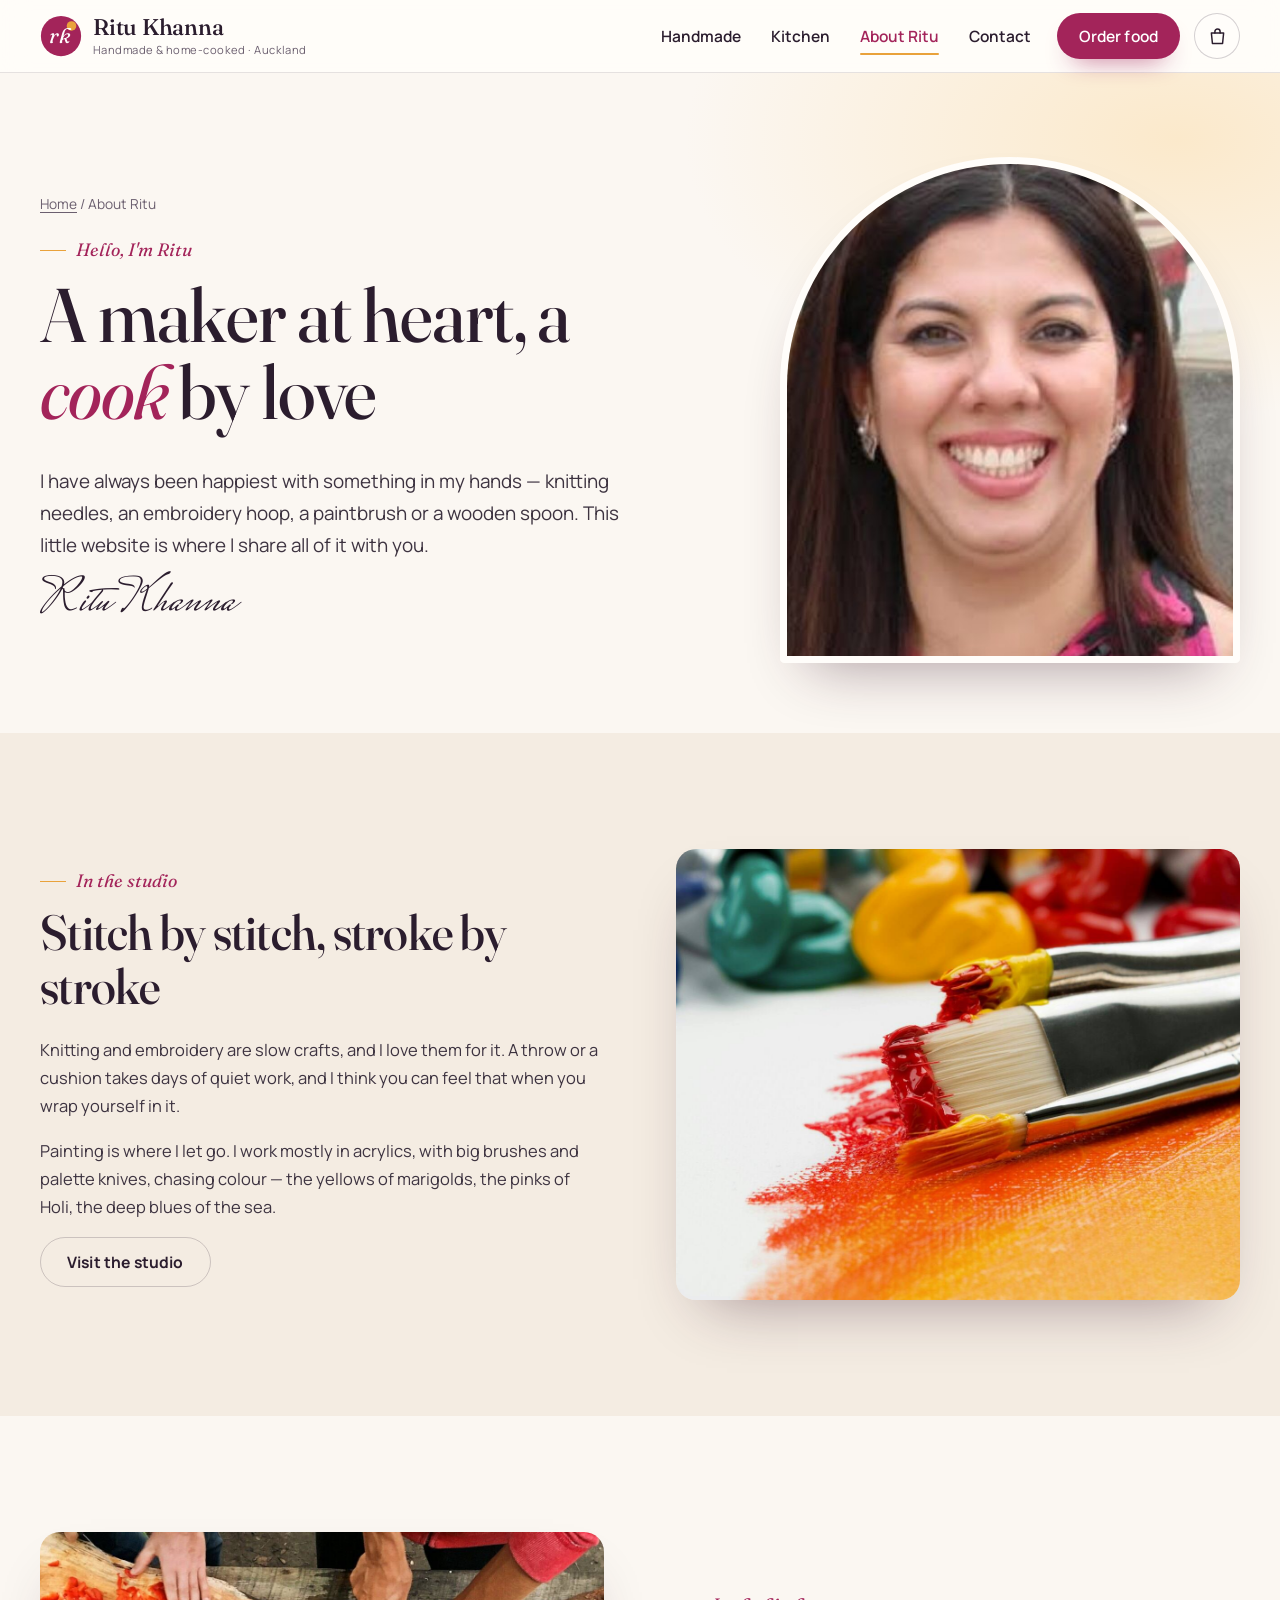
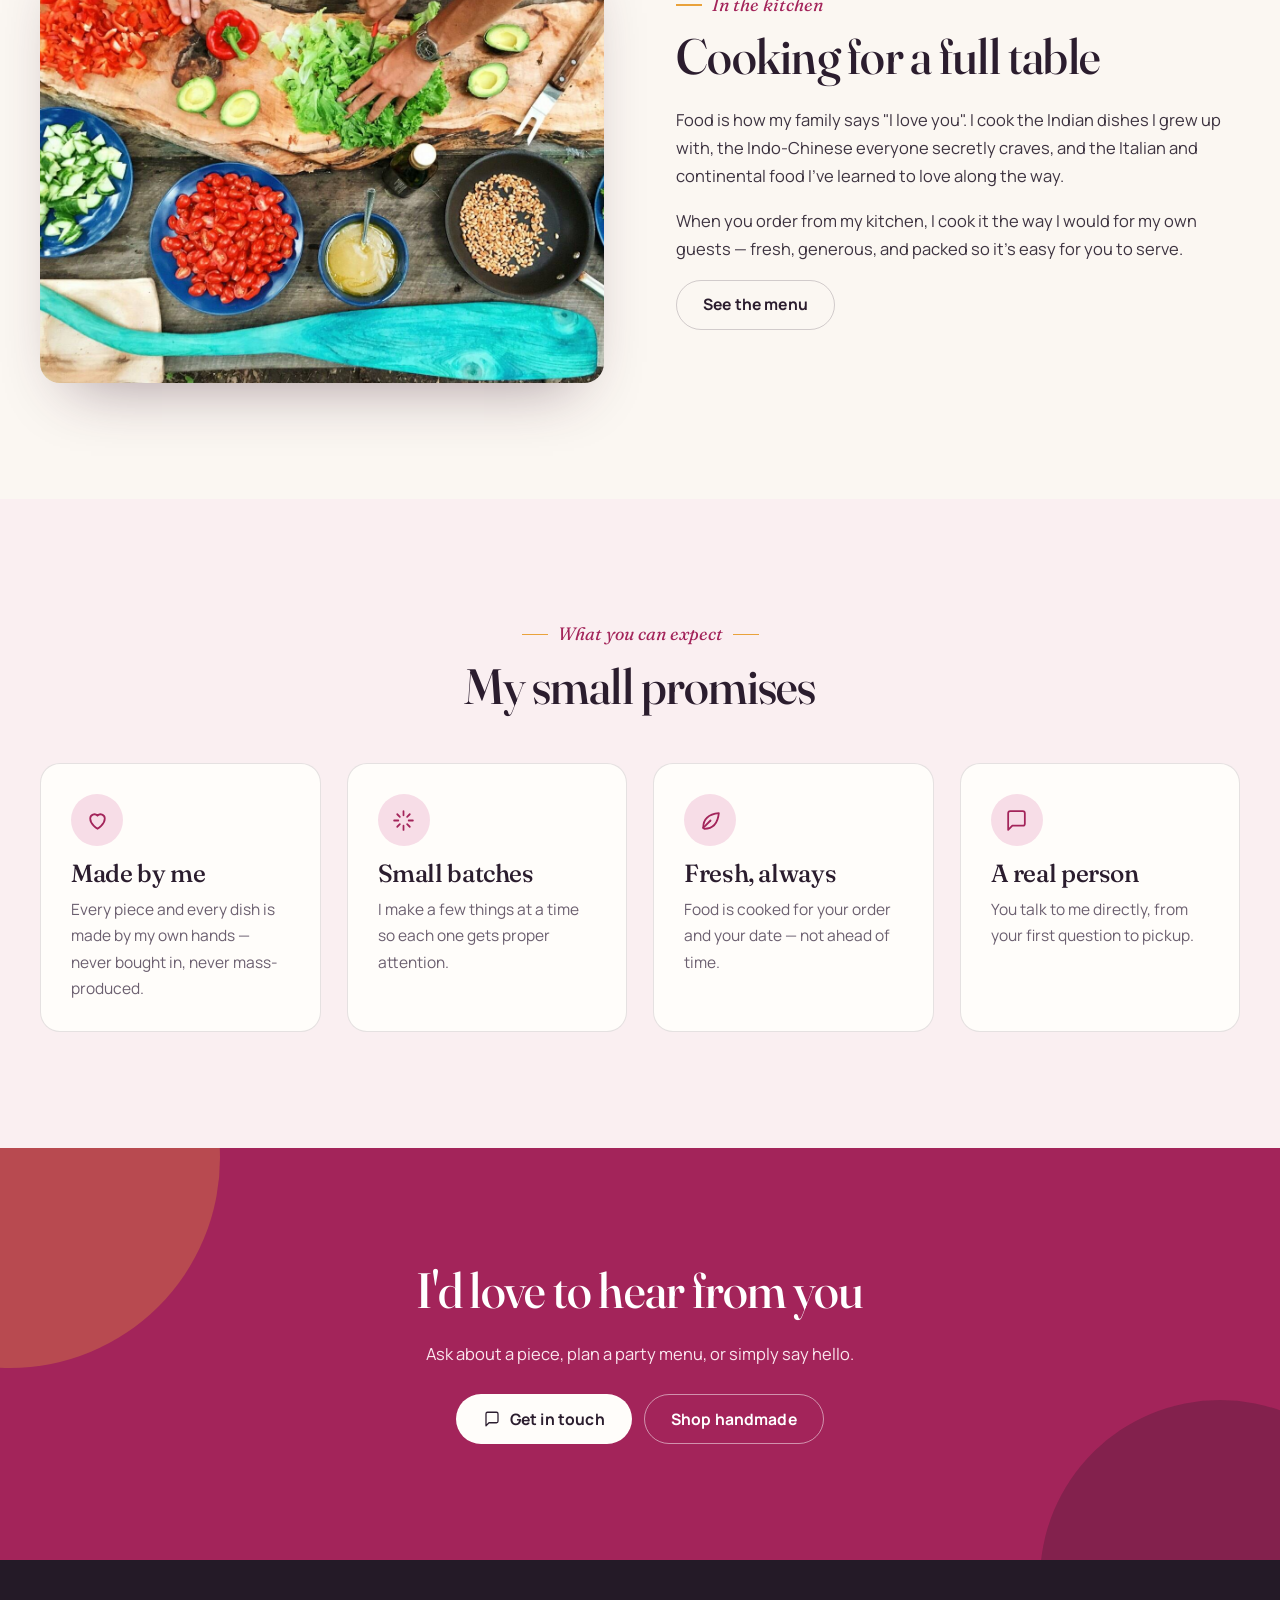
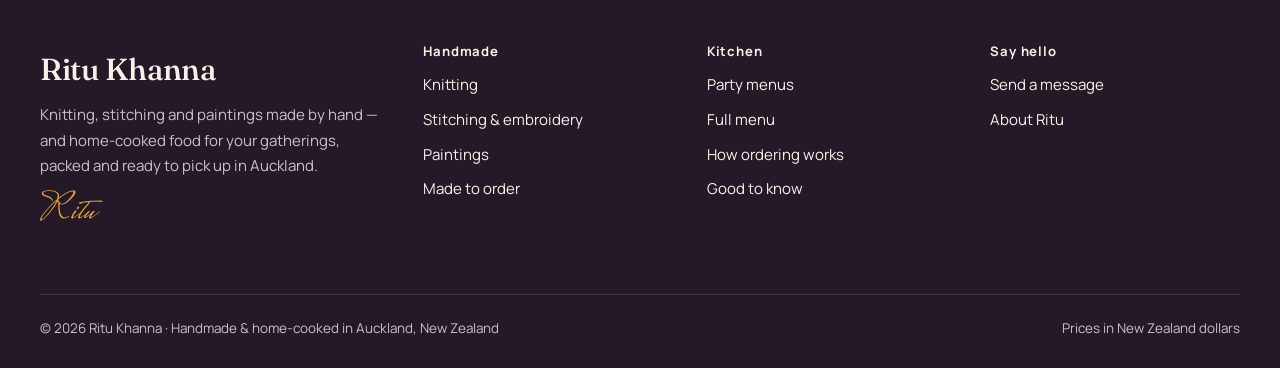
==== commit be7f6e1f: "Readable text on photo cards and dish tiles on phones; a11y fixes - Studio/kitchen cards and kitchen" ====
--- a/about/index.html
+++ b/about/index.html
@@ -20,7 +20,7 @@
   <link rel="apple-touch-icon" href="../assets/img/apple-touch-icon.png">
   <link rel="preload" href="../assets/fonts/fraunces.woff2" as="font" type="font/woff2" crossorigin>
   <link rel="preload" href="../assets/fonts/manrope.woff2" as="font" type="font/woff2" crossorigin>
-  <link rel="stylesheet" href="../assets/css/site.css?v=1">
+  <link rel="stylesheet" href="../assets/css/site.css?v=2">
   <script type="application/ld+json">{"@context": "https://schema.org", "@type": "LocalBusiness", "name": "Ritu Khanna", "url": "https://drbankata.github.io/ritu-khanna/", "image": "https://drbankata.github.io/ritu-khanna/assets/img/og-image.jpg", "description": "Handmade knitting, embroidery and original paintings, and home-cooked Indian, Indo-Chinese, Italian and continental party food for pickup in Auckland.", "address": {"@type": "PostalAddress", "addressLocality": "Auckland", "addressCountry": "NZ"}, "currenciesAccepted": "NZD"}</script>
 </head>
 <body>
@@ -103,9 +103,9 @@
     <div class="fgrid">
       <div class="fbrand"><b>Ritu Khanna</b><p>Knitting, stitching and paintings made by hand — and home-cooked food for your gatherings, packed and ready to pick up in <span data-pickup>Auckland</span>.</p><p class="sign" aria-hidden="true">Ritu</p>
         <div class="social"><a data-show="instagram" href="#" aria-label="Instagram"><svg class="" viewBox="0 0 24 24" fill="none" stroke="currentColor" stroke-width="1.7" stroke-linecap="round" stroke-linejoin="round" aria-hidden="true"><rect x="3" y="3" width="18" height="18" rx="5"/><circle cx="12" cy="12" r="4"/><circle cx="17.5" cy="6.5" r=".6" fill="currentColor"/></svg></a><a data-show="facebook" href="#" aria-label="Facebook"><svg class="" viewBox="0 0 24 24" fill="none" stroke="currentColor" stroke-width="1.7" stroke-linecap="round" stroke-linejoin="round" aria-hidden="true"><path d="M14.5 21v-7.5h2.6l.4-3h-3V8.6c0-.9.3-1.5 1.6-1.5h1.6V4.4a21 21 0 0 0-2.4-.1c-2.4 0-4 1.4-4 4.1v2.1H8.7v3h2.6V21"/></svg></a><a data-show="whatsapp" href="#" aria-label="WhatsApp"><svg viewBox="0 0 24 24" fill="currentColor" aria-hidden="true"><path d="M12 2a10 10 0 0 0-8.6 15.1L2 22l5-1.3A10 10 0 1 0 12 2zm5.3 14.1c-.2.6-1.3 1.2-1.8 1.2-.5.1-1 .2-3.3-.7-2.8-1.1-4.6-4-4.7-4.2-.1-.2-1.1-1.5-1.1-2.9s.7-2.1 1-2.4c.3-.3.6-.3.8-.3h.6c.2 0 .4 0 .6.5l.9 2.1c.1.2.1.4 0 .6l-.4.6-.4.5c-.1.2-.3.3-.1.6.2.3.8 1.3 1.7 2.1 1.2 1 2.1 1.3 2.4 1.5.3.1.5.1.7-.1l1-1.2c.2-.3.4-.2.7-.1l2 1c.3.1.5.2.5.3.1.2.1.7-.1 1.3z"/></svg></a></div></div>
-      <div><h4>Handmade</h4><ul><li><a href="../handmade/#knitting">Knitting</a></li><li><a href="../handmade/#stitching">Stitching &amp; embroidery</a></li><li><a href="../handmade/#paintings">Paintings</a></li><li><a href="../handmade/#custom">Made to order</a></li></ul></div>
-      <div><h4>Kitchen</h4><ul><li><a href="../kitchen/#packages">Party menus</a></li><li><a href="../kitchen/#menu">Full menu</a></li><li><a href="../kitchen/#how">How ordering works</a></li><li><a href="../kitchen/#good-to-know">Good to know</a></li></ul></div>
-      <div><h4>Say hello</h4><ul><li data-show="whatsapp"><a href="#" data-show="whatsapp">WhatsApp <span data-fill></span></a></li><li data-show="email"><a href="#" data-show="email"><span data-fill></span></a></li><li data-show="phone"><a href="#" data-show="phone"><span data-fill></span></a></li><li><a href="../contact/">Send a message</a></li><li><a href="../about/">About Ritu</a></li></ul></div>
+      <div><h2 class="fh">Handmade</h2><ul><li><a href="../handmade/#knitting">Knitting</a></li><li><a href="../handmade/#stitching">Stitching &amp; embroidery</a></li><li><a href="../handmade/#paintings">Paintings</a></li><li><a href="../handmade/#custom">Made to order</a></li></ul></div>
+      <div><h2 class="fh">Kitchen</h2><ul><li><a href="../kitchen/#packages">Party menus</a></li><li><a href="../kitchen/#menu">Full menu</a></li><li><a href="../kitchen/#how">How ordering works</a></li><li><a href="../kitchen/#good-to-know">Good to know</a></li></ul></div>
+      <div><h2 class="fh">Say hello</h2><ul><li data-show="whatsapp"><a href="#" data-show="whatsapp">WhatsApp <span data-fill></span></a></li><li data-show="email"><a href="#" data-show="email"><span data-fill></span></a></li><li data-show="phone"><a href="#" data-show="phone"><span data-fill></span></a></li><li><a href="../contact/">Send a message</a></li><li><a href="../about/">About Ritu</a></li></ul></div>
     </div>
     <div class="legal"><span>© <span data-year>2026</span> Ritu Khanna · Handmade &amp; home-cooked in Auckland, New Zealand</span><span>Prices in New Zealand dollars</span></div>
   </div>
@@ -145,6 +145,6 @@
     <div class="pay-note" data-paybox><svg class="" viewBox="0 0 24 24" fill="none" stroke="currentColor" stroke-width="1.7" stroke-linecap="round" stroke-linejoin="round" aria-hidden="true"><rect x="3" y="5.5" width="18" height="13" rx="2"/><path d="M3 10h18M7 15h4"/></svg><div><b>Pay in advance to confirm.</b> Ritu replies to confirm your date and total. Your order is locked in once payment is received.<span data-show="bank" hidden><br>Bank transfer: <b data-fill></b></span><span data-show="payment" hidden><br><a data-show="payment" href="#">Pay securely online</a></span></div></div>
   </div>
 </dialog>
-<script src="../assets/js/site.js?v=1" defer></script>
+<script src="../assets/js/site.js?v=2" defer></script>
 </body>
 </html>
--- a/assets/css/site.css
+++ b/assets/css/site.css
@@ -33,6 +33,7 @@
   --night-2:#33263a;
   --on-dark:#f8f1ea;
   --on-dark-muted:#cdbfc9;
+  --on-dark-soft:#e6dbe2;    /* body text on photos */
   --on-accent:#ffffff;
   --line:rgba(43,29,46,.12);
   --line-2:rgba(43,29,46,.2);
@@ -54,7 +55,7 @@
 h1,h2,h3,h4{font-family:var(--display);font-weight:500;line-height:1.08;color:var(--ink);margin:0 0 .45em;letter-spacing:-.015em;font-variation-settings:"opsz" 96}
 h1{font-size:clamp(2.6rem,8.4vw,4.75rem);line-height:1.02;font-weight:450}
 h2{font-size:clamp(2rem,5vw,3.1rem)}
-h3{font-size:clamp(1.3rem,2.4vw,1.55rem);font-variation-settings:"opsz" 36}
+h3,.h3{font-size:clamp(1.3rem,2.4vw,1.55rem);font-variation-settings:"opsz" 36}
 h1 em,h2 em{font-style:italic;font-weight:400;color:var(--berry)}
 p{margin:0 0 1em}
 strong,b{font-weight:700;color:var(--ink)}
@@ -185,13 +186,21 @@
 .promise svg{width:26px;height:26px;color:var(--berry);flex:none;margin-top:2px}
 
 /* ---------- Two doors ---------- */
-.door{position:relative;display:flex;flex-direction:column;justify-content:flex-end;min-height:clamp(420px,58vw,560px);border-radius:var(--r);overflow:hidden;color:var(--on-dark);text-decoration:none;isolation:isolate;box-shadow:var(--shadow)}
-.door img{position:absolute;inset:0;width:100%;height:100%;object-fit:cover;z-index:-2;transition:transform 1.4s cubic-bezier(.2,.7,.2,1)}
-.door::before{content:"";position:absolute;inset:0;z-index:-1;background:linear-gradient(180deg,rgba(36,26,39,0) 25%,rgba(36,26,39,.55) 55%,rgba(36,26,39,.92))}
+/* Phone/tablet: photo on top, text on a solid dark panel (always readable).
+   Wide screens (1100+): text sits on the photo over a strong dark gradient. */
+.door{position:relative;display:flex;flex-direction:column;border-radius:var(--r);overflow:hidden;color:var(--on-dark);text-decoration:none;isolation:isolate;box-shadow:var(--shadow);background:var(--night)}
+.door img{width:100%;aspect-ratio:16/10;height:auto;object-fit:cover;transition:transform 1.4s cubic-bezier(.2,.7,.2,1)}
+.door .in{position:relative;padding:clamp(22px,4vw,34px);background:var(--night);flex:1}
 .door:hover img{transform:scale(1.05)}
-.door .in{padding:clamp(24px,4vw,40px)}
-.door h3{color:var(--on-dark);font-size:clamp(1.9rem,4vw,2.6rem);margin-bottom:.25em}
+.door h3{color:var(--on-dark);font-size:clamp(1.7rem,4vw,2.6rem);margin-bottom:.25em}
 .door p{color:var(--on-dark-muted);max-width:460px}
+@media (min-width:1100px){
+  .door{justify-content:flex-end;min-height:560px;background:none}
+  .door img{position:absolute;inset:0;height:100%;aspect-ratio:auto;z-index:-2}
+  .door::before{content:"";position:absolute;inset:0;z-index:-1;background:linear-gradient(180deg,rgba(36,26,39,.05) 0%,rgba(36,26,39,.55) 38%,rgba(36,26,39,.9) 62%,rgba(36,26,39,.96))}
+  .door .in{background:none;flex:none;text-shadow:0 1px 14px rgba(20,12,22,.6)}
+  .door p{color:var(--on-dark-soft)}
+}
 .door .tags{display:flex;flex-wrap:wrap;gap:8px;margin:0 0 20px;padding:0;list-style:none}
 .door .tags li{border:1px solid rgba(248,241,234,.35);border-radius:999px;padding:5px 13px;font-size:.84rem;color:var(--on-dark)}
 .door .go{display:inline-flex;align-items:center;gap:10px;font-weight:700;color:var(--on-dark)}
@@ -259,11 +268,18 @@
 .dark .bgimg+.fade{position:absolute;inset:0;z-index:-1;background:linear-gradient(180deg,var(--night),rgba(36,26,39,.6) 40%,var(--night))}
 .dishes{display:grid;gap:18px;grid-template-columns:repeat(2,1fr)}
 @media (min-width:900px){.dishes{grid-template-columns:repeat(3,1fr);gap:24px}}
-.dish{margin:0;position:relative;border-radius:18px;overflow:hidden;aspect-ratio:4/3.3;background:var(--night-2)}
-.dish img{width:100%;height:100%;object-fit:cover;transition:transform 1.1s cubic-bezier(.2,.7,.2,1)}
+/* Phone: caption on a solid panel under the photo. 900+: caption over the photo on a strong gradient. */
+.dish{margin:0;position:relative;border-radius:18px;overflow:hidden;background:var(--night-2);display:flex;flex-direction:column}
+.dish img{width:100%;aspect-ratio:4/3;height:auto;object-fit:cover;transition:transform 1.1s cubic-bezier(.2,.7,.2,1)}
 .dish:hover img{transform:scale(1.06)}
-.dish figcaption{position:absolute;inset:auto 0 0 0;padding:40px 16px 14px;background:linear-gradient(transparent,rgba(20,12,22,.88));color:var(--on-dark);font-family:var(--display);font-size:clamp(1rem,2vw,1.2rem);line-height:1.2}
-.dish figcaption small{display:block;font-family:var(--sans);font-size:.76rem;color:var(--on-dark-muted);margin-top:3px}
+.dish figcaption{padding:10px 12px 12px;color:var(--on-dark);font-family:var(--display);font-size:1rem;line-height:1.2;flex:1}
+.dish figcaption small{display:block;font-family:var(--sans);font-size:.74rem;color:var(--on-dark-muted);margin-top:4px}
+@media (min-width:900px){
+  .dish{display:block;aspect-ratio:4/3.3}
+  .dish img{height:100%;aspect-ratio:auto}
+  .dish figcaption{position:absolute;inset:auto 0 0 0;padding:56px 18px 16px;background:linear-gradient(transparent,rgba(20,12,22,.75) 40%,rgba(20,12,22,.94));font-size:1.2rem;text-shadow:0 1px 10px rgba(20,12,22,.7)}
+  .dish figcaption small{font-size:.8rem;color:var(--on-dark-soft)}
+}
 
 /* ---------- Steps ---------- */
 .steps{counter-reset:s;display:grid;gap:18px;padding:0;margin:0;list-style:none}
@@ -310,7 +326,8 @@
 /* ---------- Closing band ---------- */
 .closing{position:relative;overflow:hidden;background:var(--berry);color:#fbe7ef;text-align:center;isolation:isolate}
 .closing::before,.closing::after{content:"";position:absolute;border-radius:50%;z-index:-1}
-.closing::before{width:420px;height:420px;background:rgba(233,162,59,.35);left:-140px;top:-180px}
+.closing::before{width:260px;height:260px;background:rgba(233,162,59,.22);left:-170px;top:-150px}
+@media (min-width:900px){.closing::before{width:420px;height:420px;background:rgba(233,162,59,.3);left:-200px;top:-200px}}
 .closing::after{width:360px;height:360px;background:rgba(36,26,39,.25);right:-120px;bottom:-200px}
 .closing h2{color:#fff}
 .closing p{max-width:560px;margin:0 auto 26px;color:#fbe7ef}
@@ -363,7 +380,7 @@
 .summary{background:var(--paper);border:1px solid var(--line);border-radius:22px;padding:24px;box-shadow:var(--shadow-sm)}
 @media (min-width:1100px){.summary{position:sticky;top:96px;max-height:calc(100vh - 116px);overflow:auto}}
 .summary .form .row{grid-template-columns:1fr}
-.summary h3{display:flex;justify-content:space-between;align-items:center;margin-bottom:14px}
+.summary h3,.summary .h3{display:flex;justify-content:space-between;align-items:center;margin-bottom:14px}
 .lines{list-style:none;padding:0;margin:0 0 14px;display:grid;gap:10px}
 .lines li{display:grid;grid-template-columns:1fr auto;gap:2px 12px;font-size:.92rem;padding-bottom:10px;border-bottom:1px dashed var(--line-2)}
 .lines li small{grid-column:1/-1;color:var(--muted);font-size:.8rem}
@@ -486,7 +503,7 @@
 @media (min-width:760px){.fgrid{grid-template-columns:1.4fr 1fr 1fr 1fr}}
 .fbrand b{display:block;font-family:var(--display);font-weight:500;font-size:1.9rem;color:var(--on-dark);margin-bottom:6px;letter-spacing:-.01em}
 .fbrand .sign{color:var(--marigold);font-size:2.4rem;margin:14px 0 0}
-.site-footer h4{font-family:var(--sans);font-size:.82rem;font-weight:700;letter-spacing:.06em;color:var(--on-dark);margin-bottom:14px}
+.site-footer .fh{font-family:var(--sans);font-size:.82rem;font-weight:700;letter-spacing:.06em;color:var(--on-dark);margin-bottom:14px}
 .site-footer ul{list-style:none;padding:0;margin:0;display:grid;gap:9px}
 .social{display:flex;gap:10px;margin-top:16px}
 .social a{width:42px;height:42px;border-radius:50%;border:1px solid rgba(248,241,234,.25);display:grid;place-items:center}
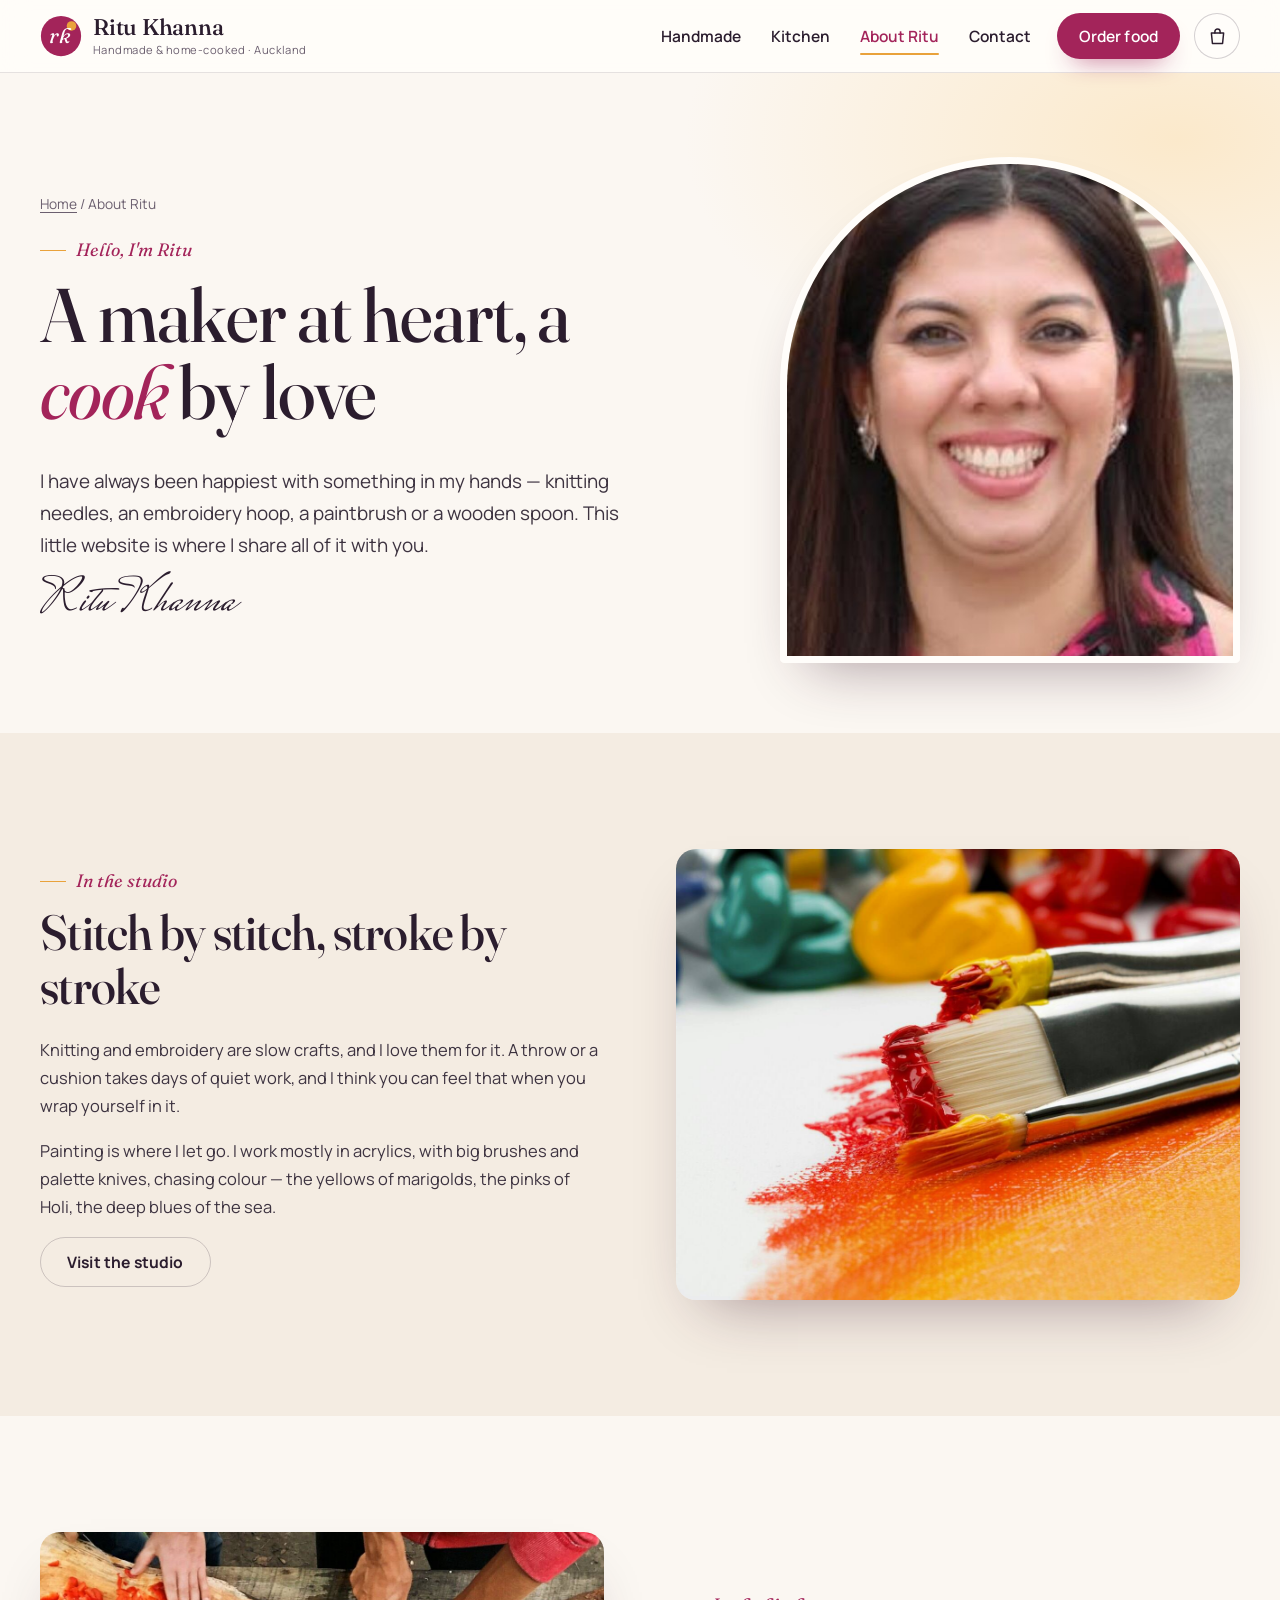
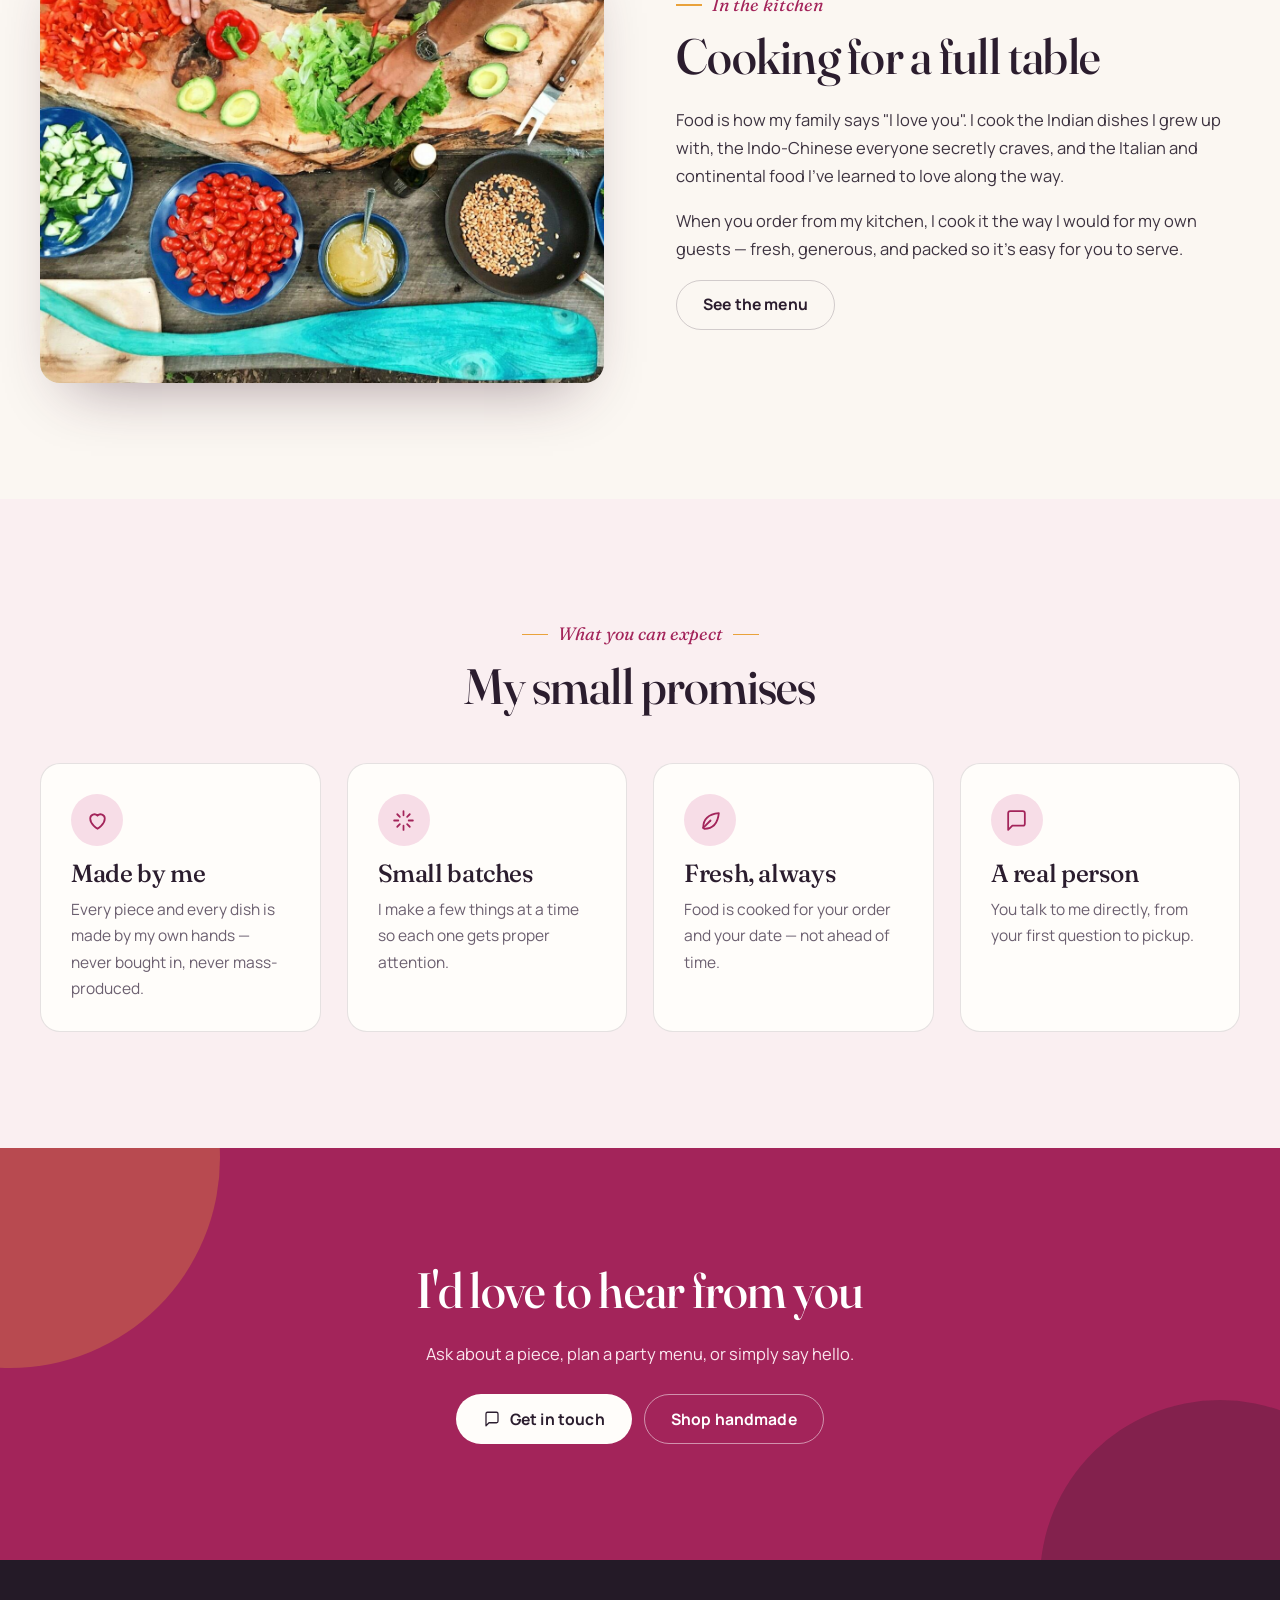
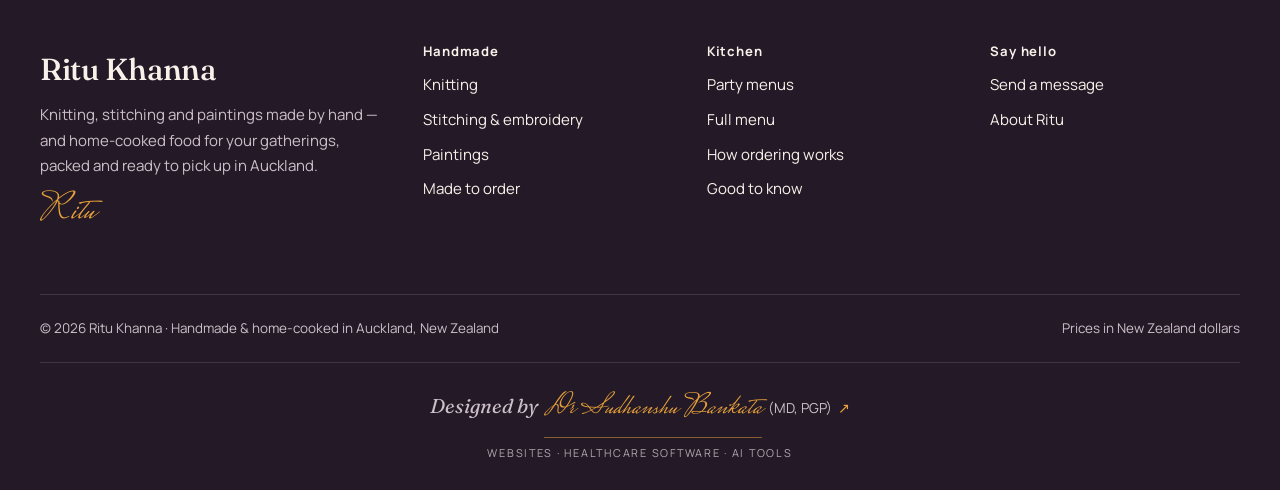
==== commit 1288240f: "Add Designed by Dr Sudhanshu Bankata footer credit linking to lexmedix.in/services Co-Authored-By: C" ====
--- a/about/index.html
+++ b/about/index.html
@@ -20,7 +20,7 @@
   <link rel="apple-touch-icon" href="../assets/img/apple-touch-icon.png">
   <link rel="preload" href="../assets/fonts/fraunces.woff2" as="font" type="font/woff2" crossorigin>
   <link rel="preload" href="../assets/fonts/manrope.woff2" as="font" type="font/woff2" crossorigin>
-  <link rel="stylesheet" href="../assets/css/site.css?v=2">
+  <link rel="stylesheet" href="../assets/css/site.css?v=a152d5f7">
   <script type="application/ld+json">{"@context": "https://schema.org", "@type": "LocalBusiness", "name": "Ritu Khanna", "url": "https://drbankata.github.io/ritu-khanna/", "image": "https://drbankata.github.io/ritu-khanna/assets/img/og-image.jpg", "description": "Handmade knitting, embroidery and original paintings, and home-cooked Indian, Indo-Chinese, Italian and continental party food for pickup in Auckland.", "address": {"@type": "PostalAddress", "addressLocality": "Auckland", "addressCountry": "NZ"}, "currenciesAccepted": "NZD"}</script>
 </head>
 <body>
@@ -108,7 +108,8 @@
       <div><h2 class="fh">Say hello</h2><ul><li data-show="whatsapp"><a href="#" data-show="whatsapp">WhatsApp <span data-fill></span></a></li><li data-show="email"><a href="#" data-show="email"><span data-fill></span></a></li><li data-show="phone"><a href="#" data-show="phone"><span data-fill></span></a></li><li><a href="../contact/">Send a message</a></li><li><a href="../about/">About Ritu</a></li></ul></div>
     </div>
     <div class="legal"><span>© <span data-year>2026</span> Ritu Khanna · Handmade &amp; home-cooked in Auckland, New Zealand</span><span>Prices in New Zealand dollars</span></div>
-  </div>
+  <div class="made-by"><a class="mb" href="https://lexmedix.in/services/" target="_blank" rel="noopener" aria-label="Designed by Dr Sudhanshu Bankata (MD, PGP). Website, software and AI services at Lexmedix. Opens in a new tab"><span class="mb-main"><span class="mb-pre">Designed by</span> <span class="mb-name">Dr Sudhanshu Bankata</span> <span class="mb-cred">(MD, PGP)</span><span class="mb-arrow" aria-hidden="true">&#8599;</span></span><span class="mb-sub" aria-hidden="true">Websites &middot; Healthcare software &middot; AI tools</span></a></div>
+</div>
 </footer>
 <a class="wa" data-show="whatsapp" href="#" aria-label="Chat with Ritu on WhatsApp"><svg viewBox="0 0 24 24" fill="currentColor" aria-hidden="true"><path d="M12 2a10 10 0 0 0-8.6 15.1L2 22l5-1.3A10 10 0 1 0 12 2zm5.3 14.1c-.2.6-1.3 1.2-1.8 1.2-.5.1-1 .2-3.3-.7-2.8-1.1-4.6-4-4.7-4.2-.1-.2-1.1-1.5-1.1-2.9s.7-2.1 1-2.4c.3-.3.6-.3.8-.3h.6c.2 0 .4 0 .6.5l.9 2.1c.1.2.1.4 0 .6l-.4.6-.4.5c-.1.2-.3.3-.1.6.2.3.8 1.3 1.7 2.1 1.2 1 2.1 1.3 2.4 1.5.3.1.5.1.7-.1l1-1.2c.2-.3.4-.2.7-.1l2 1c.3.1.5.2.5.3.1.2.1.7-.1 1.3z"/></svg></a>
 <button class="to-top" type="button" aria-label="Back to top"><svg class="" viewBox="0 0 24 24" fill="none" stroke="currentColor" stroke-width="1.7" stroke-linecap="round" stroke-linejoin="round" aria-hidden="true"><path d="M12 19V5M6 11l6-6 6 6"/></svg></button>
--- a/assets/css/site.css
+++ b/assets/css/site.css
@@ -531,3 +531,19 @@
   .collage .sig span{clip-path:none}
 }
 @media print{.site-header,.site-footer,.wa,.to-top,.obar,.progress{display:none}}
+
+/* ---------- Designer credit ("Designed by", footer) ---------- */
+.made-by { margin-top: 22px; padding-top: 20px; border-top: 1px solid var(--mb-line); display: flex; justify-content: center; text-align: center; min-width: 0; }
+.made-by .mb { display: inline-flex; flex-direction: column; align-items: center; gap: 6px; min-height: 44px; justify-content: center; max-width: 100%; color: var(--mb-text); text-decoration: none; overflow-wrap: anywhere; }
+.made-by .mb:hover { text-decoration: none; color: var(--mb-text); }
+.made-by .mb-main { display: inline-flex; flex-wrap: wrap; align-items: baseline; justify-content: center; gap: 0 .4em; min-width: 0; }
+.made-by .mb-pre { font-family: var(--mb-pre-font); font-style: var(--mb-pre-style, normal); font-size: var(--mb-pre-size, 1.1rem); color: var(--mb-muted); letter-spacing: var(--mb-pre-ls, 0); text-transform: var(--mb-pre-tt, none); }
+.made-by .mb-name { font-family: var(--mb-name-font); font-weight: var(--mb-name-weight, 600); font-size: var(--mb-name-size, 1.05rem); letter-spacing: var(--mb-name-ls, 0); text-transform: var(--mb-name-tt, none); color: var(--mb-name-color, var(--mb-text)); padding-bottom: 2px; border-bottom: 1px solid var(--mb-rest); background: linear-gradient(var(--mb-accent), var(--mb-accent)) 0 100% / 0 2px no-repeat; transition: background-size .35s ease; }
+.made-by .mb-cred { font-family: var(--mb-cred-font, var(--mb-name-font)); font-size: .86rem; color: var(--mb-muted); }
+.made-by .mb-arrow { font-family: system-ui, "Segoe UI Symbol", sans-serif; color: var(--mb-accent); display: inline-block; transition: transform .25s ease; font-size: .95em; }
+.made-by .mb-sub { font-family: var(--mb-sub-font); font-size: .68rem; letter-spacing: .16em; text-transform: uppercase; color: var(--mb-muted); opacity: .85; }
+.made-by .mb:hover .mb-name, .made-by .mb:focus-visible .mb-name { background-size: 100% 2px; }
+.made-by .mb:hover .mb-arrow, .made-by .mb:focus-visible .mb-arrow { transform: translate(3px, -3px); }
+.made-by .mb:focus-visible { outline: 2px solid var(--mb-accent); outline-offset: 4px; border-radius: 4px; }
+@media (prefers-reduced-motion: reduce) { .made-by .mb-name, .made-by .mb-arrow { transition: none; } }
+.made-by { --mb-line: rgba(248,241,234,.12); --mb-text: var(--on-dark); --mb-muted: var(--on-dark-muted); --mb-accent: var(--marigold); --mb-rest: rgba(233,162,59,.5); --mb-pre-font: var(--display); --mb-pre-style: italic; --mb-pre-size: 1.25rem; --mb-name-font: var(--script); --mb-name-weight: 400; --mb-name-size: 1.9rem; --mb-name-color: var(--marigold); --mb-sub-font: var(--sans); --mb-cred-font: var(--sans); }
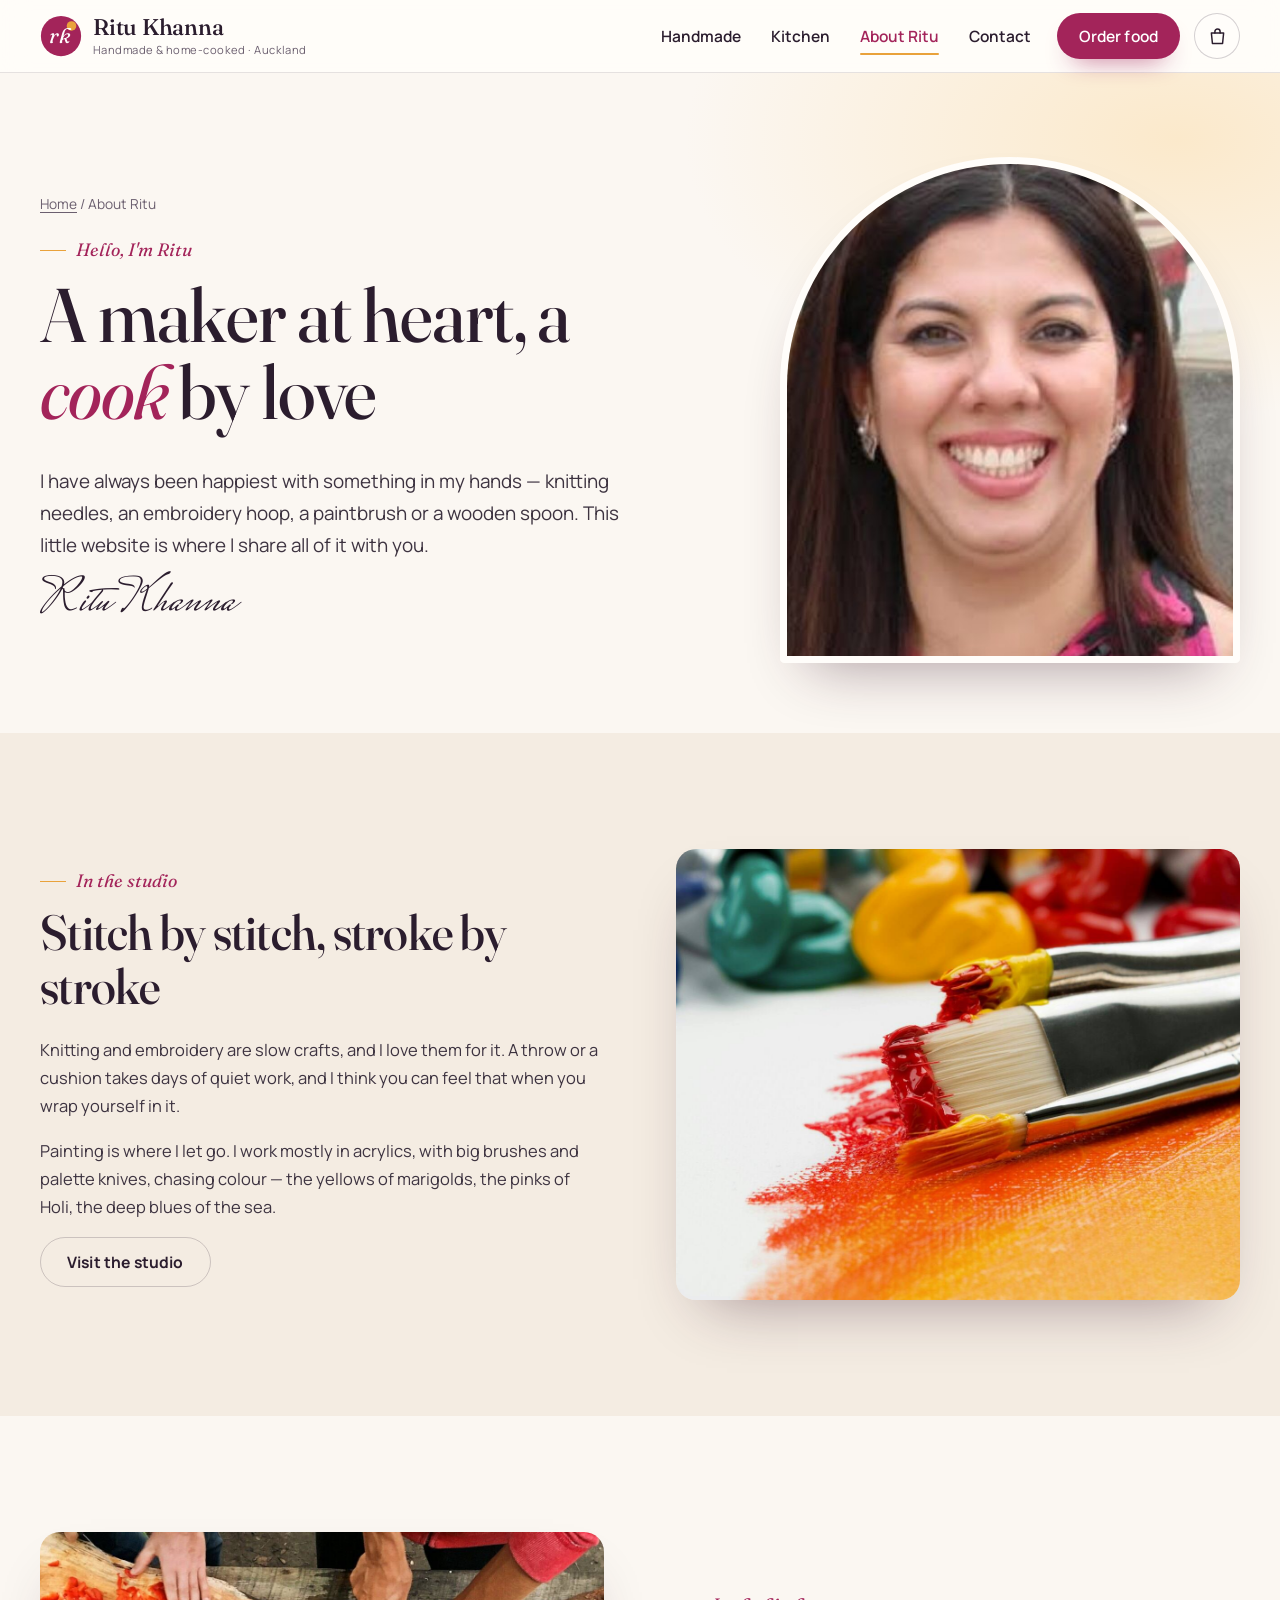
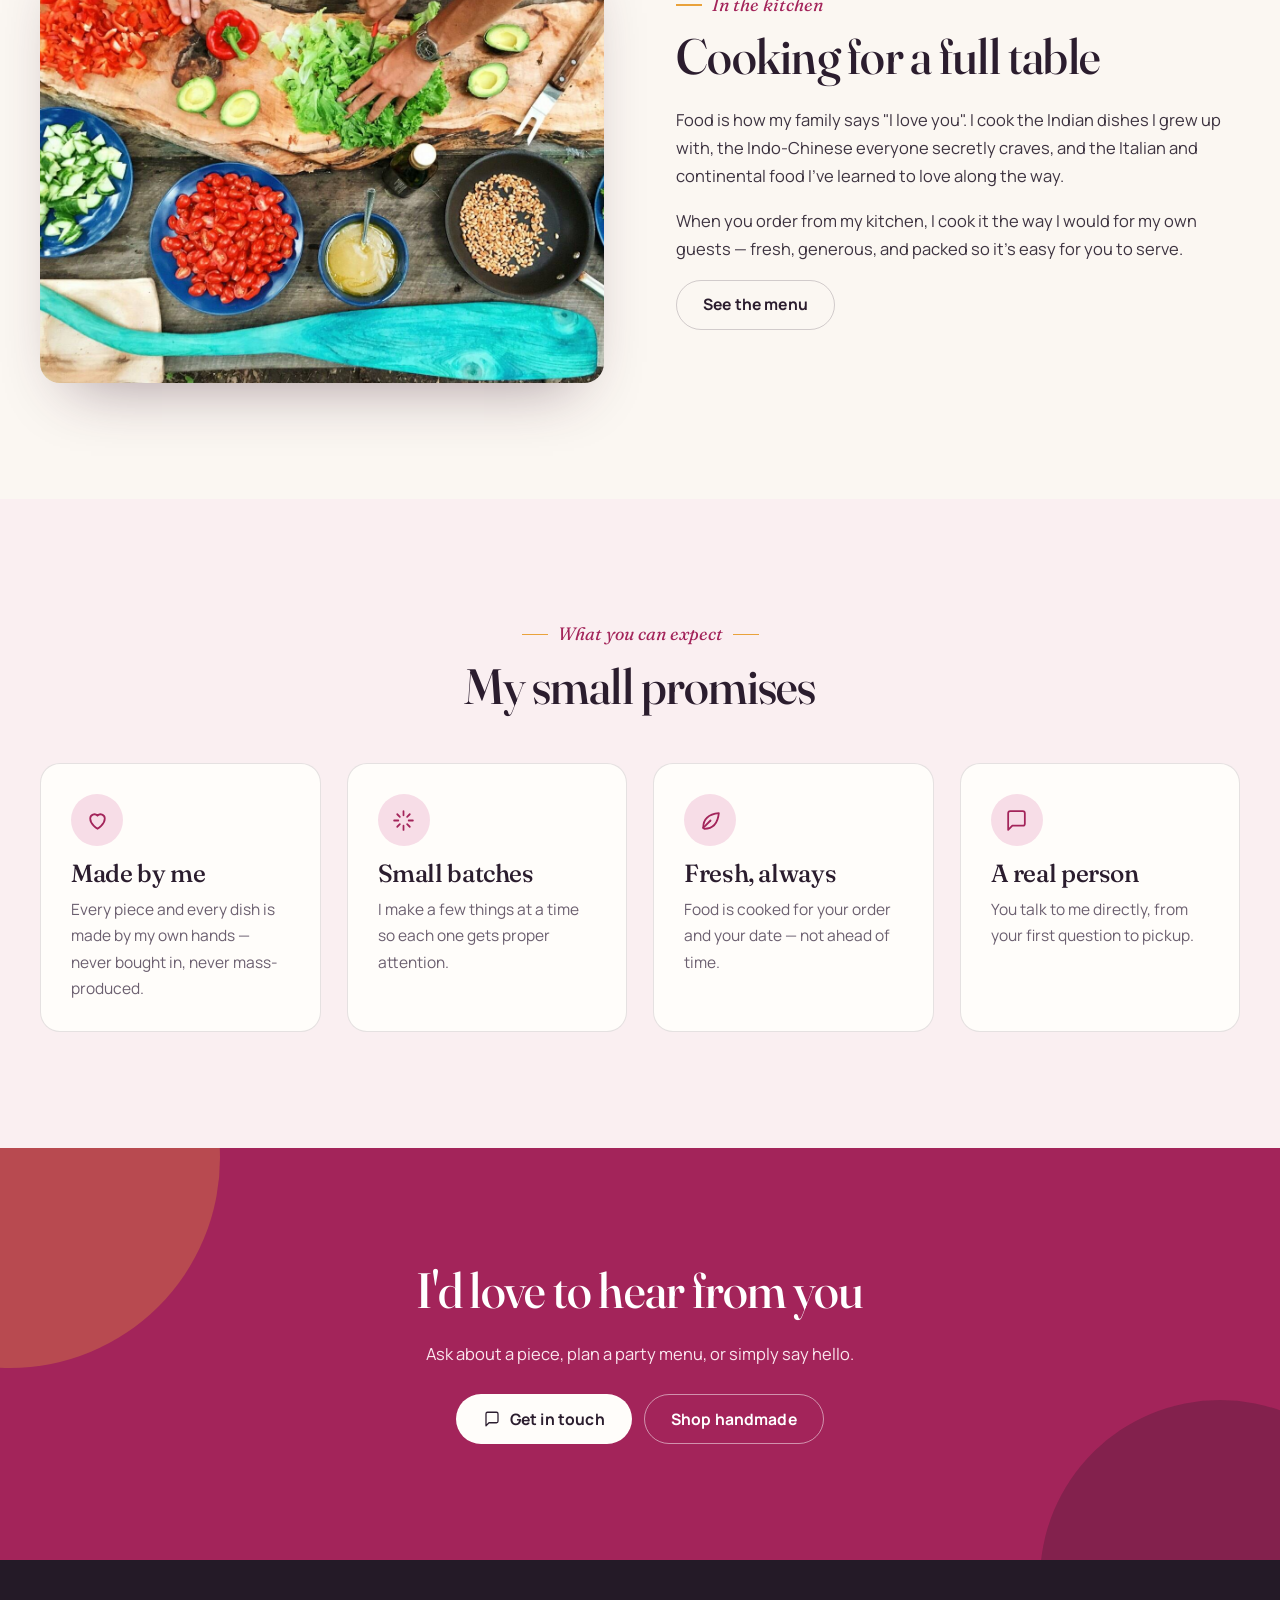
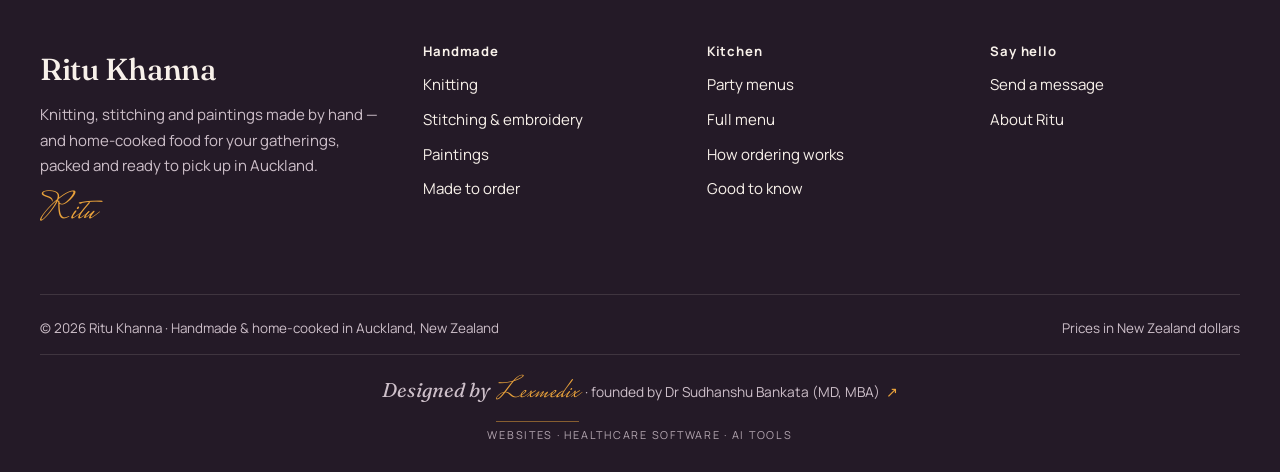
==== commit 36743268: "Footer credit: Designed by Lexmedix, founded by Dr Sudhanshu Bankata (MD, MBA) Studio standard 11 as" ====
--- a/about/index.html
+++ b/about/index.html
@@ -20,7 +20,7 @@
   <link rel="apple-touch-icon" href="../assets/img/apple-touch-icon.png">
   <link rel="preload" href="../assets/fonts/fraunces.woff2" as="font" type="font/woff2" crossorigin>
   <link rel="preload" href="../assets/fonts/manrope.woff2" as="font" type="font/woff2" crossorigin>
-  <link rel="stylesheet" href="../assets/css/site.css?v=a152d5f7">
+  <link rel="stylesheet" href="../assets/css/site.css?v=6cb6183b">
   <script type="application/ld+json">{"@context": "https://schema.org", "@type": "LocalBusiness", "name": "Ritu Khanna", "url": "https://drbankata.github.io/ritu-khanna/", "image": "https://drbankata.github.io/ritu-khanna/assets/img/og-image.jpg", "description": "Handmade knitting, embroidery and original paintings, and home-cooked Indian, Indo-Chinese, Italian and continental party food for pickup in Auckland.", "address": {"@type": "PostalAddress", "addressLocality": "Auckland", "addressCountry": "NZ"}, "currenciesAccepted": "NZD"}</script>
 </head>
 <body>
@@ -108,7 +108,7 @@
       <div><h2 class="fh">Say hello</h2><ul><li data-show="whatsapp"><a href="#" data-show="whatsapp">WhatsApp <span data-fill></span></a></li><li data-show="email"><a href="#" data-show="email"><span data-fill></span></a></li><li data-show="phone"><a href="#" data-show="phone"><span data-fill></span></a></li><li><a href="../contact/">Send a message</a></li><li><a href="../about/">About Ritu</a></li></ul></div>
     </div>
     <div class="legal"><span>© <span data-year>2026</span> Ritu Khanna · Handmade &amp; home-cooked in Auckland, New Zealand</span><span>Prices in New Zealand dollars</span></div>
-  <div class="made-by"><a class="mb" href="https://lexmedix.in/services/" target="_blank" rel="noopener" aria-label="Designed by Dr Sudhanshu Bankata (MD, PGP). Website, software and AI services at Lexmedix. Opens in a new tab"><span class="mb-main"><span class="mb-pre">Designed by</span> <span class="mb-name">Dr Sudhanshu Bankata</span> <span class="mb-cred">(MD, PGP)</span><span class="mb-arrow" aria-hidden="true">&#8599;</span></span><span class="mb-sub" aria-hidden="true">Websites &middot; Healthcare software &middot; AI tools</span></a></div>
+  <div class="made-by"><a class="mb" href="https://lexmedix.in/services/" target="_blank" rel="noopener"><span class="mb-main"><span class="mb-pre">Designed by</span> <span class="mb-name">Lexmedix</span> <span class="mb-cred"><span class="mb-dot" aria-hidden="true">&middot; </span><span class="mb-sr">, </span>founded by Dr Sudhanshu Bankata (MD, MBA)</span><span class="mb-arrow" aria-hidden="true">&#8599;</span></span><span class="mb-sr">, </span><span class="mb-sub">Websites &middot; Healthcare software &middot; AI tools</span><span class="mb-sr"> (opens in a new tab)</span></a></div>
 </div>
 </footer>
 <a class="wa" data-show="whatsapp" href="#" aria-label="Chat with Ritu on WhatsApp"><svg viewBox="0 0 24 24" fill="currentColor" aria-hidden="true"><path d="M12 2a10 10 0 0 0-8.6 15.1L2 22l5-1.3A10 10 0 1 0 12 2zm5.3 14.1c-.2.6-1.3 1.2-1.8 1.2-.5.1-1 .2-3.3-.7-2.8-1.1-4.6-4-4.7-4.2-.1-.2-1.1-1.5-1.1-2.9s.7-2.1 1-2.4c.3-.3.6-.3.8-.3h.6c.2 0 .4 0 .6.5l.9 2.1c.1.2.1.4 0 .6l-.4.6-.4.5c-.1.2-.3.3-.1.6.2.3.8 1.3 1.7 2.1 1.2 1 2.1 1.3 2.4 1.5.3.1.5.1.7-.1l1-1.2c.2-.3.4-.2.7-.1l2 1c.3.1.5.2.5.3.1.2.1.7-.1 1.3z"/></svg></a>
--- a/assets/css/site.css
+++ b/assets/css/site.css
@@ -533,8 +533,8 @@
 @media print{.site-header,.site-footer,.wa,.to-top,.obar,.progress{display:none}}
 
 /* ---------- Designer credit ("Designed by", footer) ---------- */
-.made-by { margin-top: 22px; padding-top: 20px; border-top: 1px solid var(--mb-line); display: flex; justify-content: center; text-align: center; min-width: 0; }
-.made-by .mb { display: inline-flex; flex-direction: column; align-items: center; gap: 6px; min-height: 44px; justify-content: center; max-width: 100%; color: var(--mb-text); text-decoration: none; overflow-wrap: anywhere; }
+.made-by { margin-top: 14px; padding-top: 12px; border-top: 1px solid var(--mb-line); display: flex; justify-content: center; text-align: center; min-width: 0; }
+.made-by .mb { display: inline-flex; flex-direction: column; align-items: center; gap: 4px; min-height: 44px; justify-content: center; max-width: 100%; color: var(--mb-text); text-decoration: none; overflow-wrap: anywhere; position: relative; }
 .made-by .mb:hover { text-decoration: none; color: var(--mb-text); }
 .made-by .mb-main { display: inline-flex; flex-wrap: wrap; align-items: baseline; justify-content: center; gap: 0 .4em; min-width: 0; }
 .made-by .mb-pre { font-family: var(--mb-pre-font); font-style: var(--mb-pre-style, normal); font-size: var(--mb-pre-size, 1.1rem); color: var(--mb-muted); letter-spacing: var(--mb-pre-ls, 0); text-transform: var(--mb-pre-tt, none); }
@@ -542,8 +542,10 @@
 .made-by .mb-cred { font-family: var(--mb-cred-font, var(--mb-name-font)); font-size: .86rem; color: var(--mb-muted); }
 .made-by .mb-arrow { font-family: system-ui, "Segoe UI Symbol", sans-serif; color: var(--mb-accent); display: inline-block; transition: transform .25s ease; font-size: .95em; }
 .made-by .mb-sub { font-family: var(--mb-sub-font); font-size: .68rem; letter-spacing: .16em; text-transform: uppercase; color: var(--mb-muted); opacity: .85; }
+.made-by .mb-sr { position: absolute; width: 1px; height: 1px; margin: -1px; padding: 0; overflow: hidden; clip: rect(0 0 0 0); white-space: nowrap; border: 0; }
 .made-by .mb:hover .mb-name, .made-by .mb:focus-visible .mb-name { background-size: 100% 2px; }
 .made-by .mb:hover .mb-arrow, .made-by .mb:focus-visible .mb-arrow { transform: translate(3px, -3px); }
 .made-by .mb:focus-visible { outline: 2px solid var(--mb-accent); outline-offset: 4px; border-radius: 4px; }
 @media (prefers-reduced-motion: reduce) { .made-by .mb-name, .made-by .mb-arrow { transition: none; } }
+@media (max-width: 480px) { .made-by .mb-dot { display: none; } }
 .made-by { --mb-line: rgba(248,241,234,.12); --mb-text: var(--on-dark); --mb-muted: var(--on-dark-muted); --mb-accent: var(--marigold); --mb-rest: rgba(233,162,59,.5); --mb-pre-font: var(--display); --mb-pre-style: italic; --mb-pre-size: 1.25rem; --mb-name-font: var(--script); --mb-name-weight: 400; --mb-name-size: 1.9rem; --mb-name-color: var(--marigold); --mb-sub-font: var(--sans); --mb-cred-font: var(--sans); }
